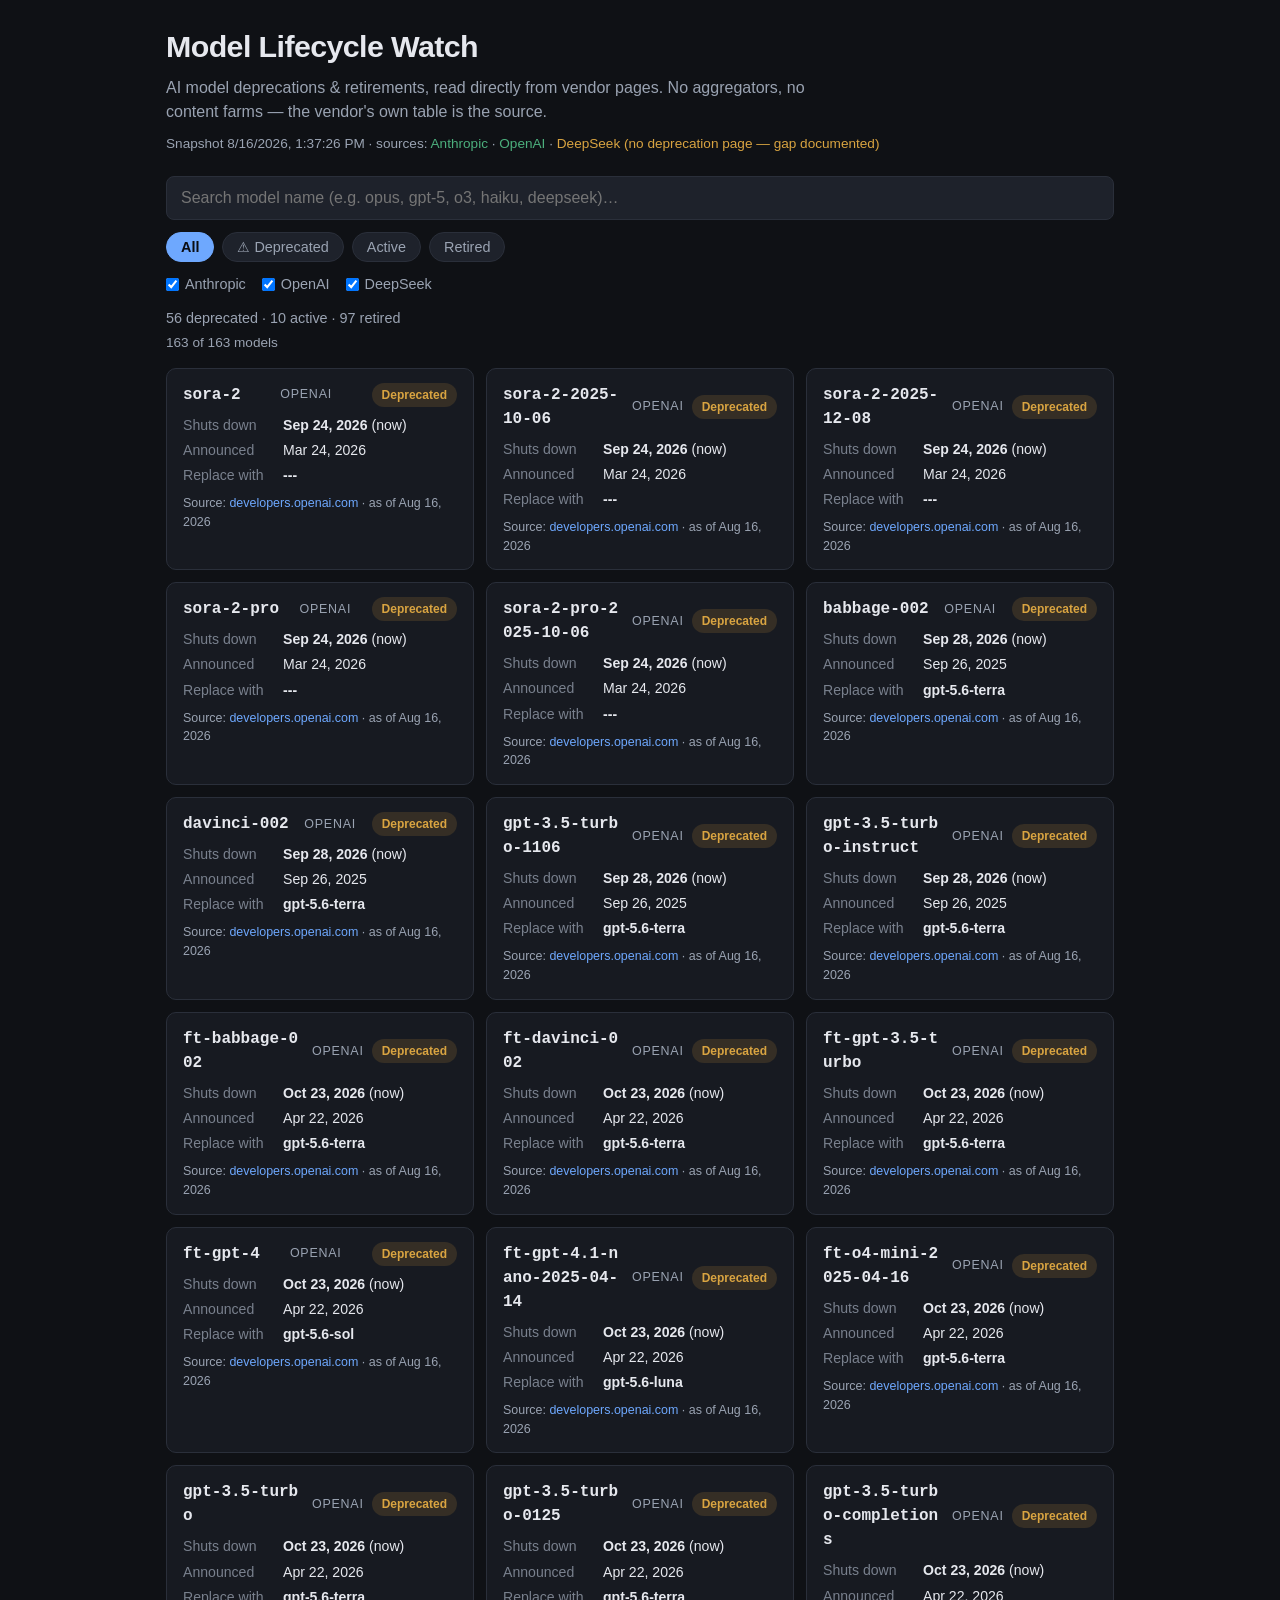
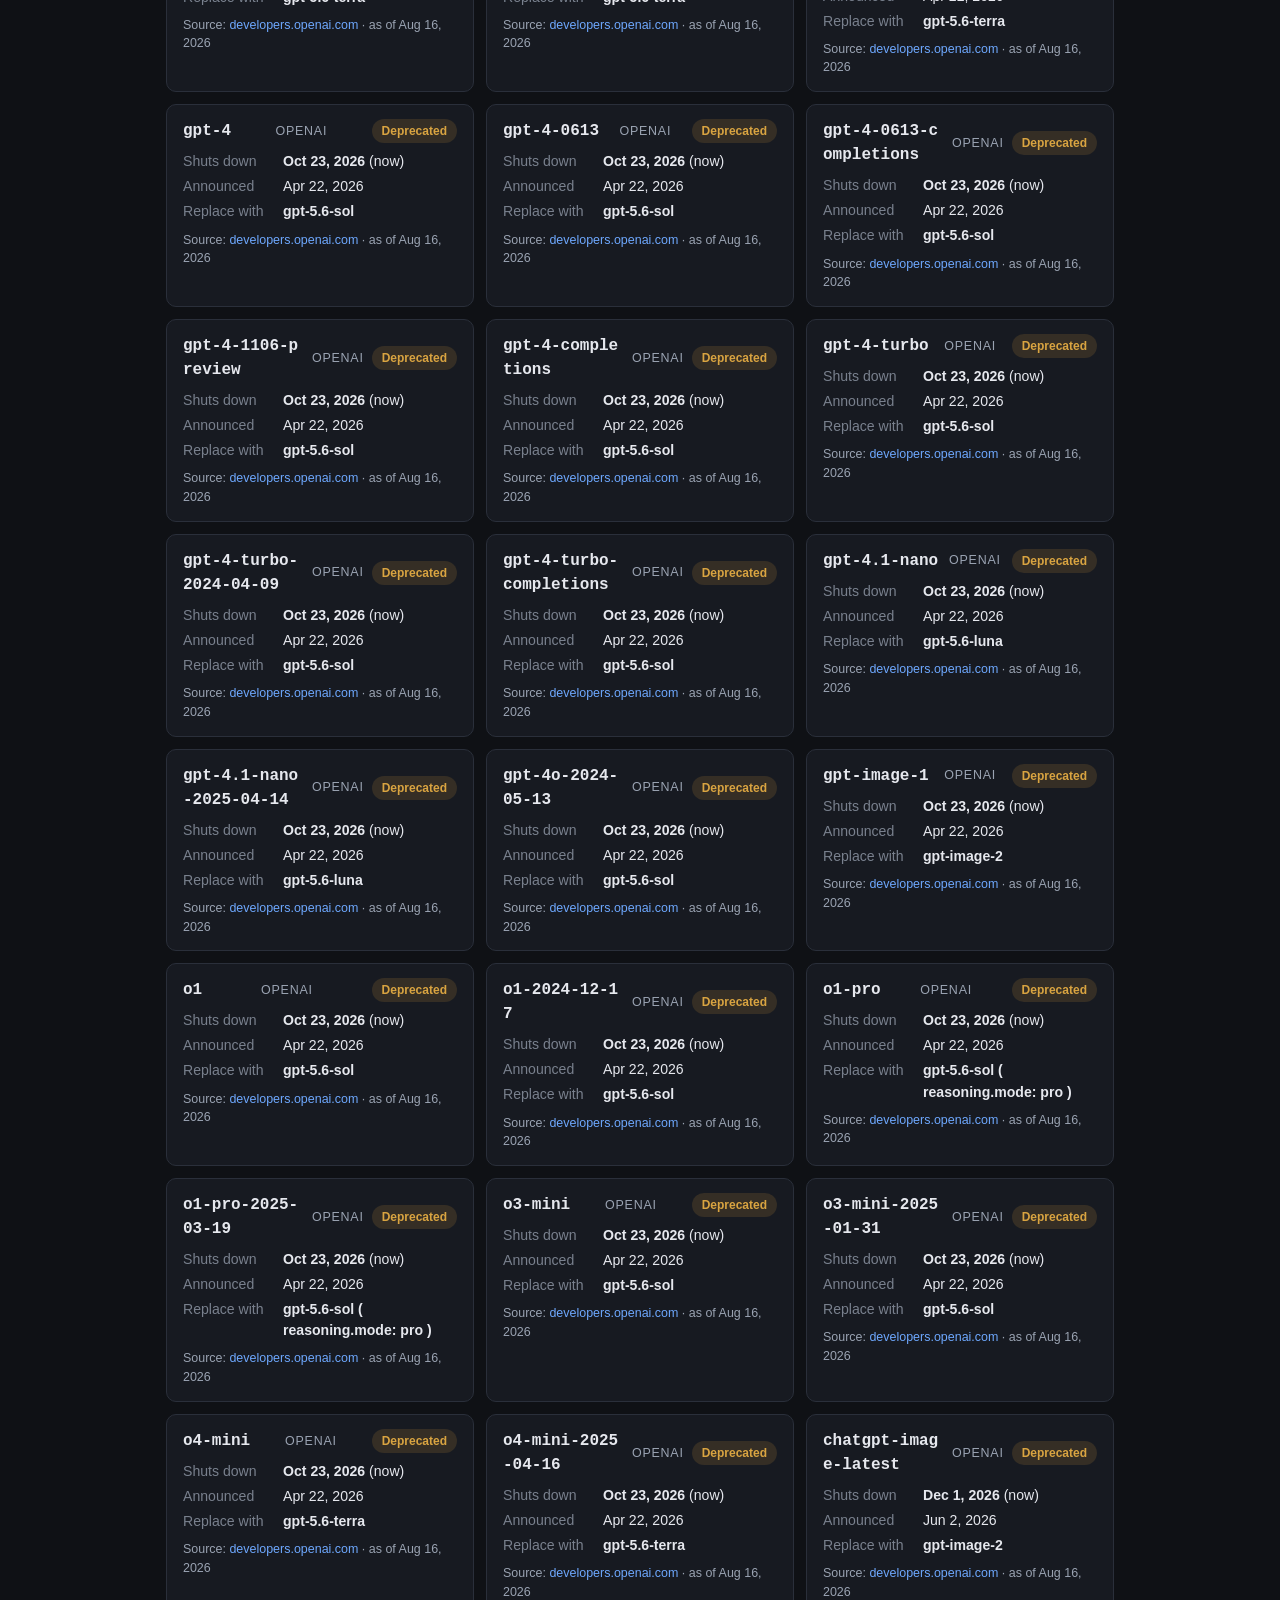
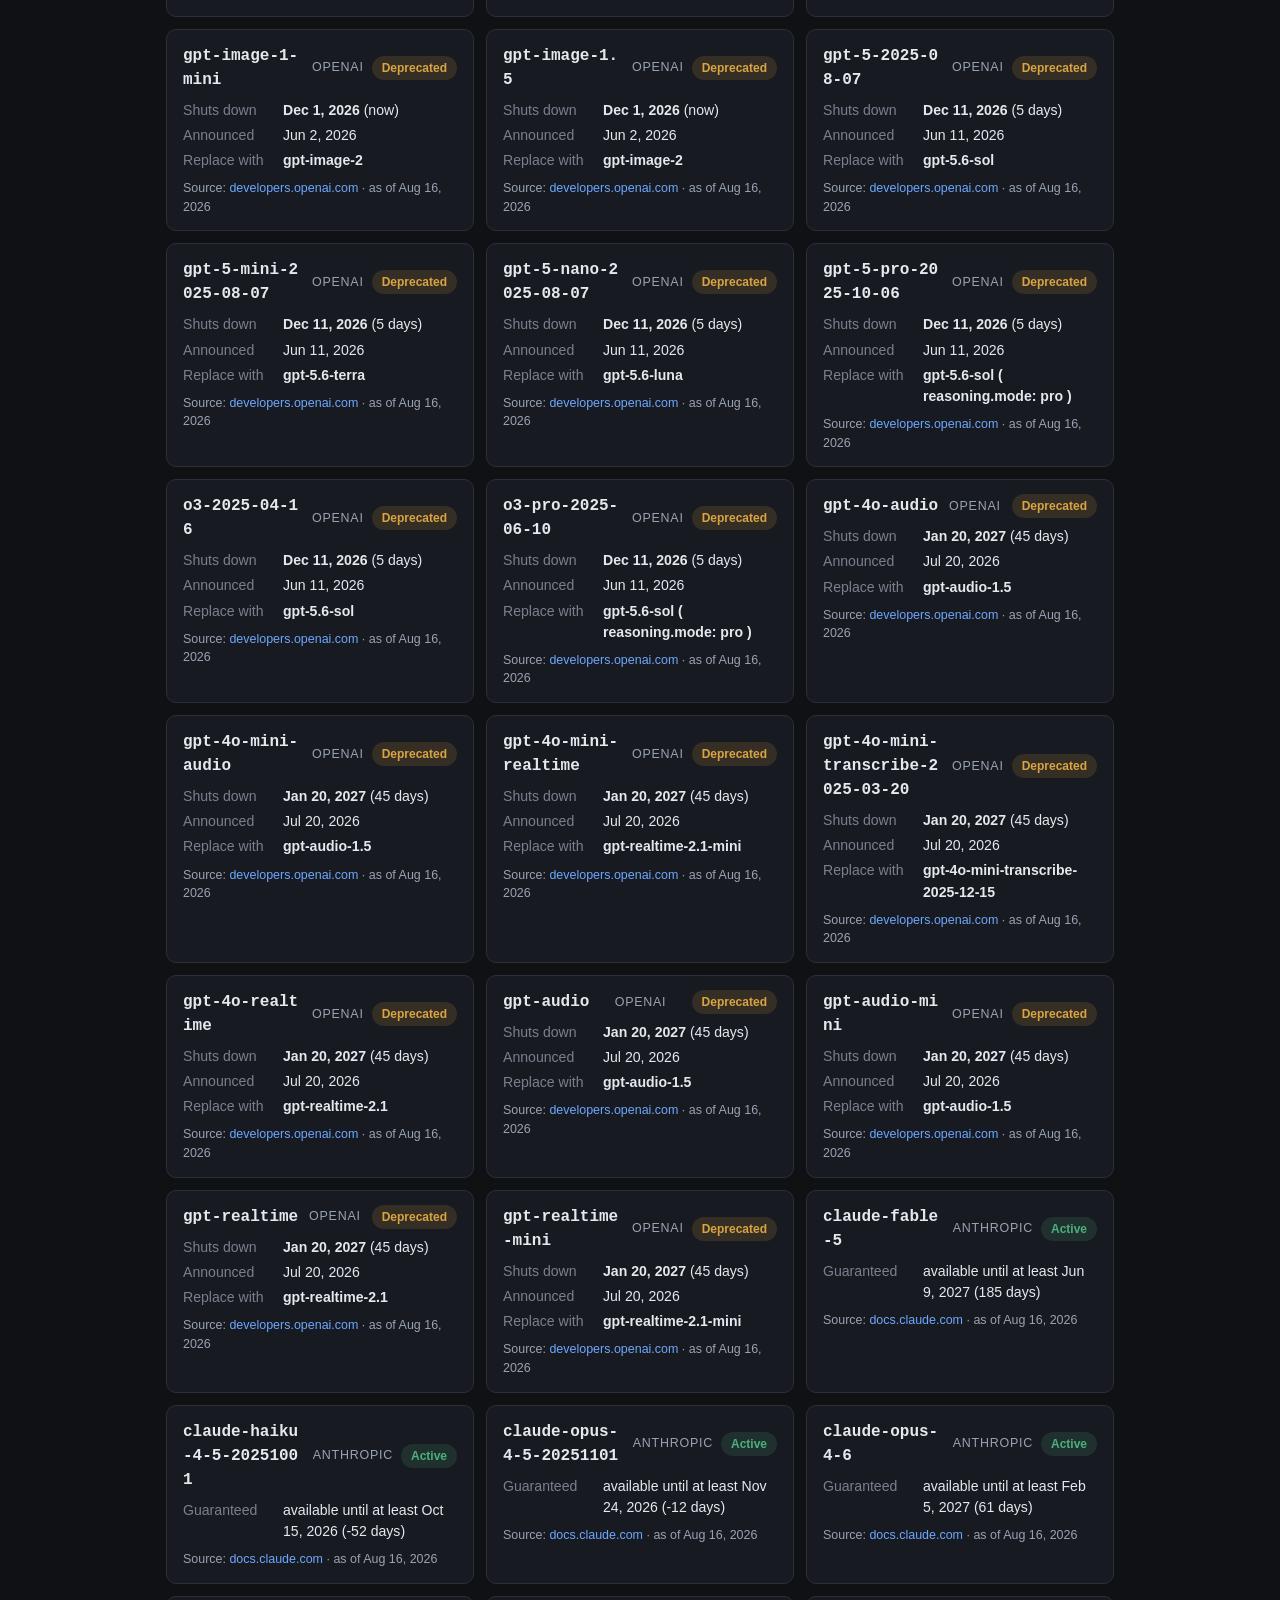
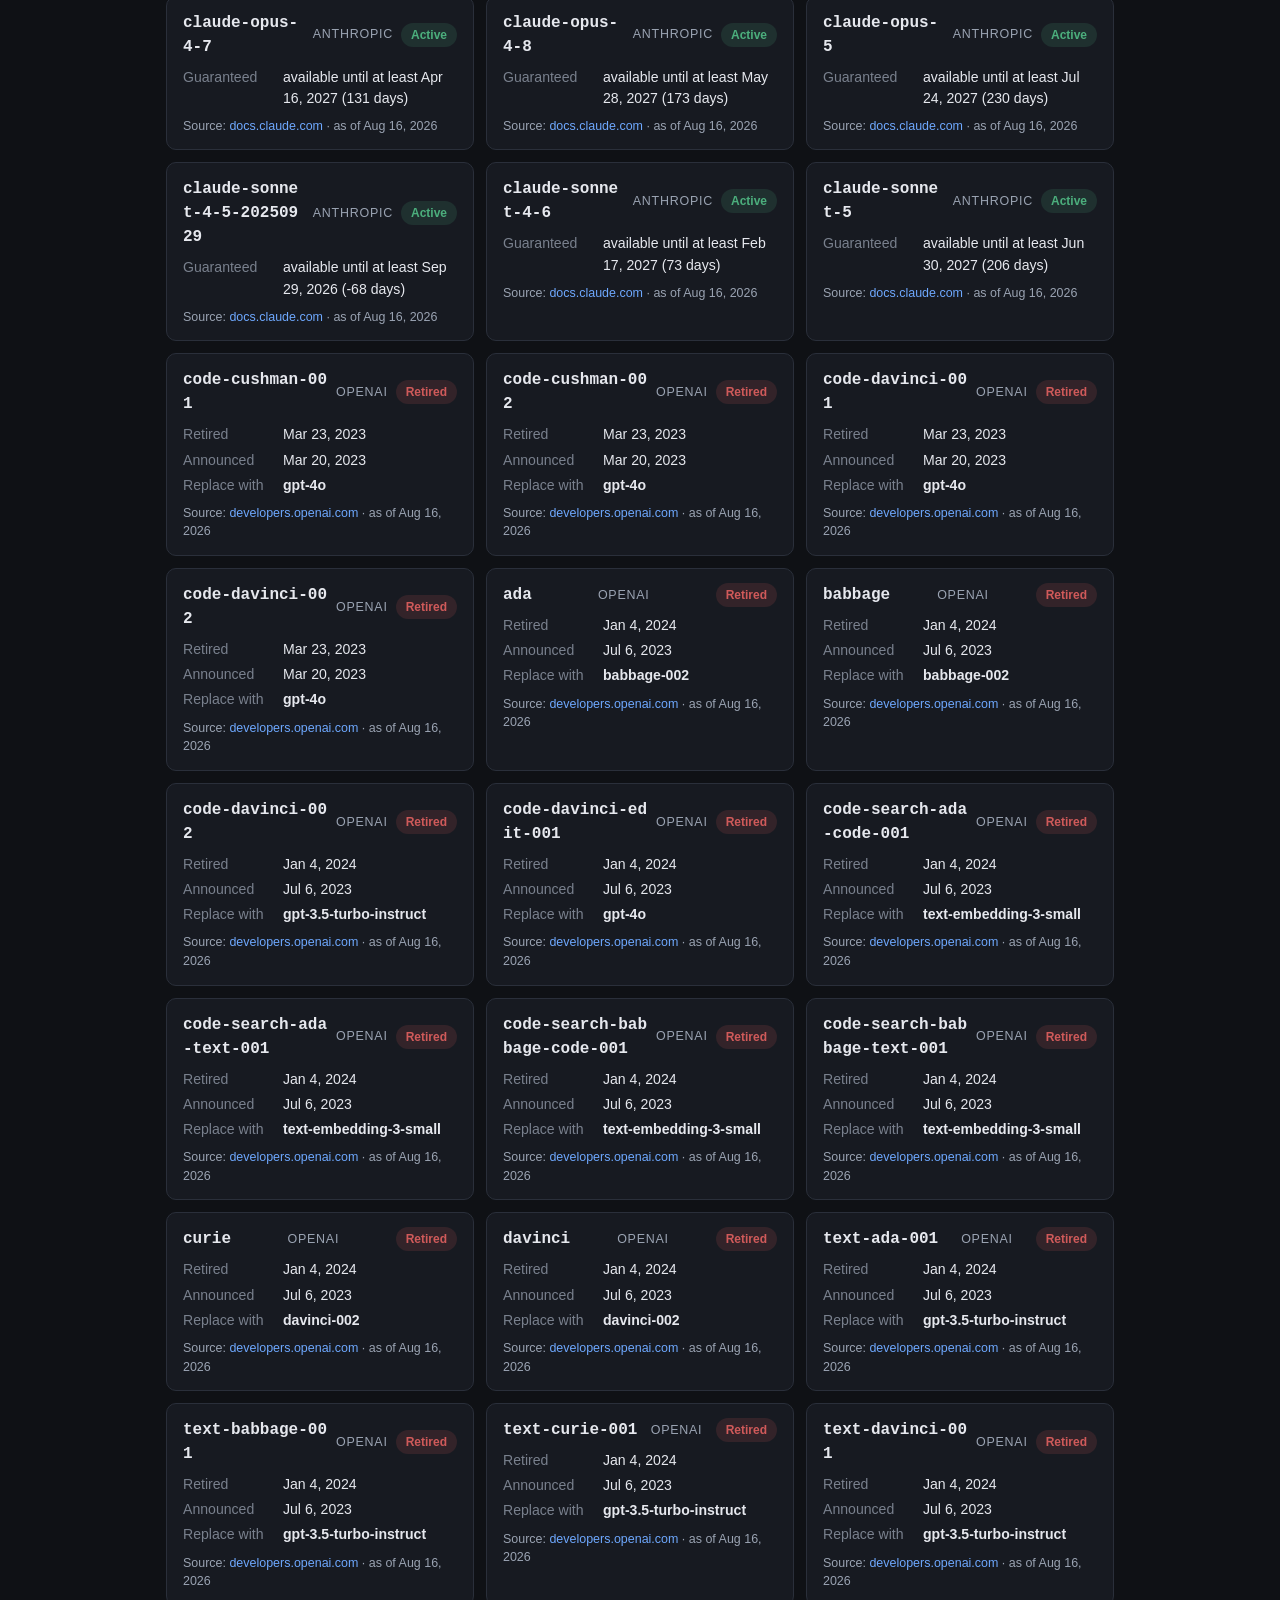
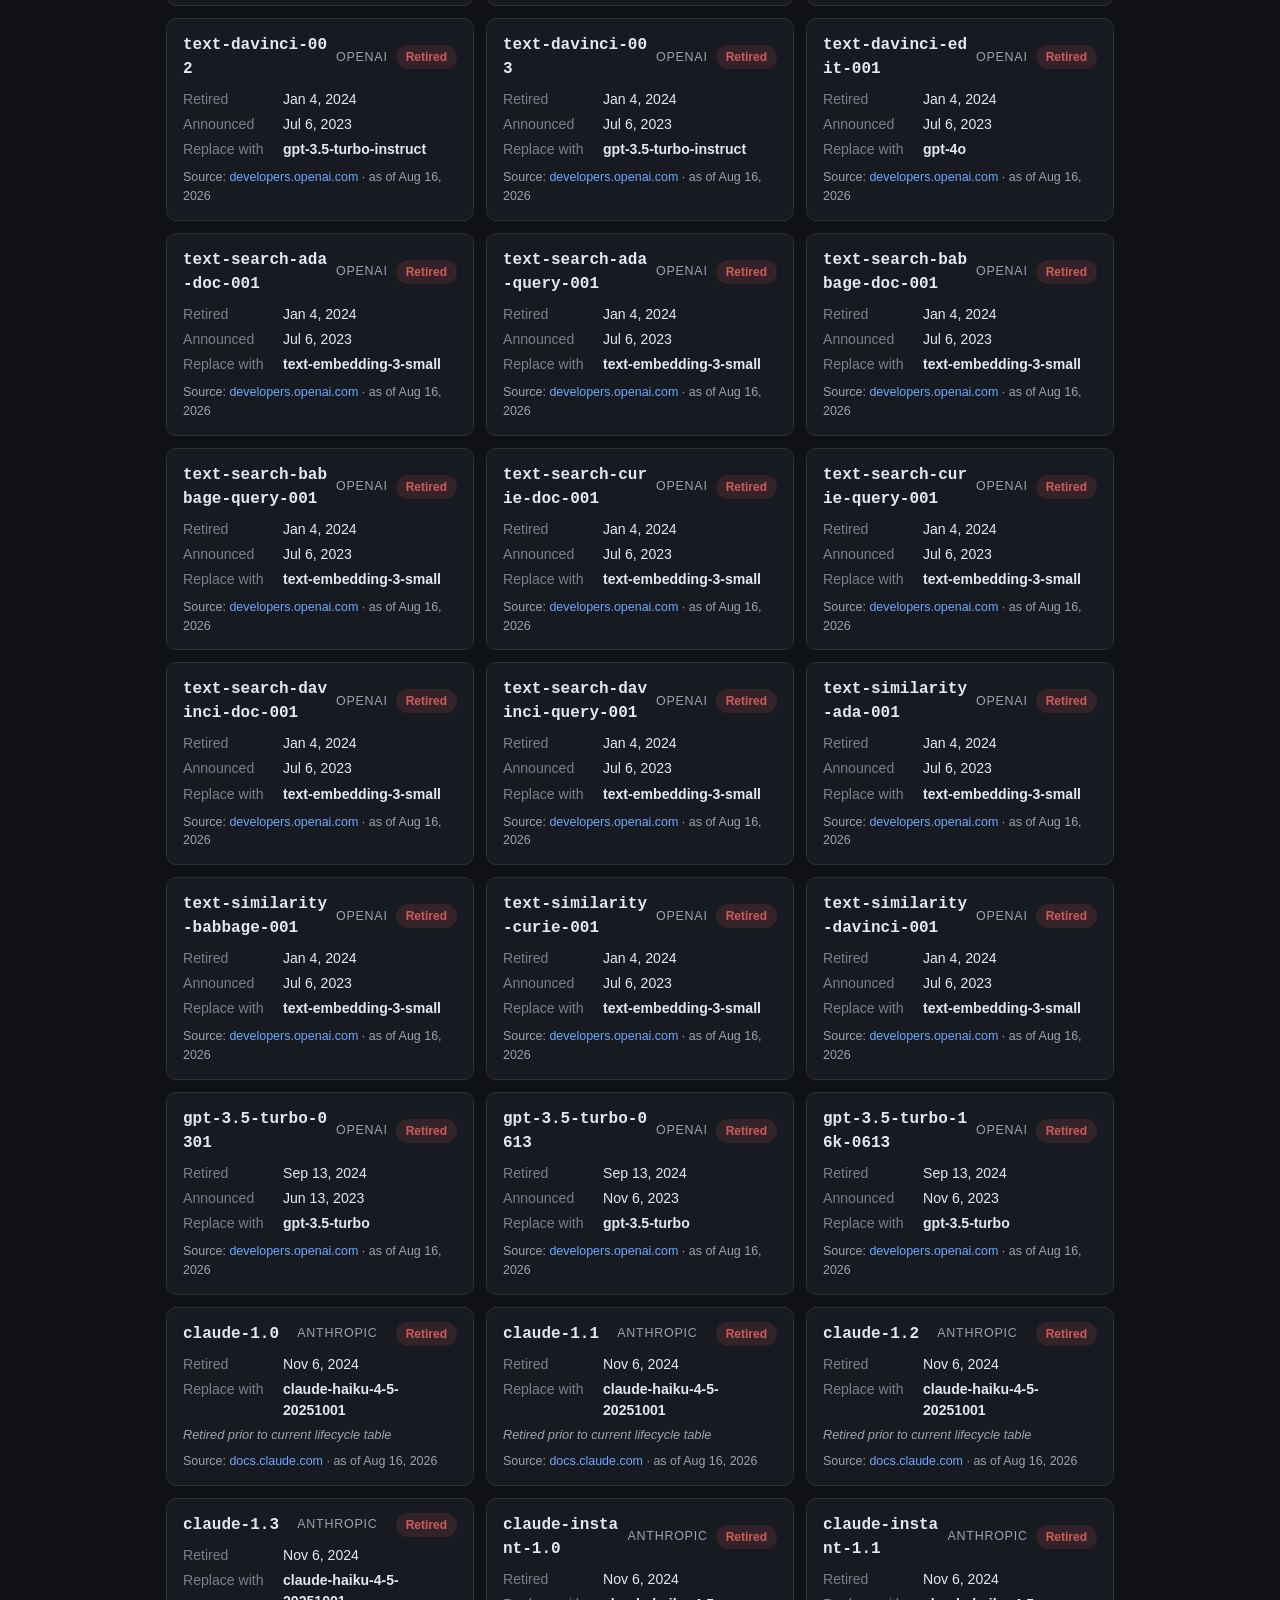
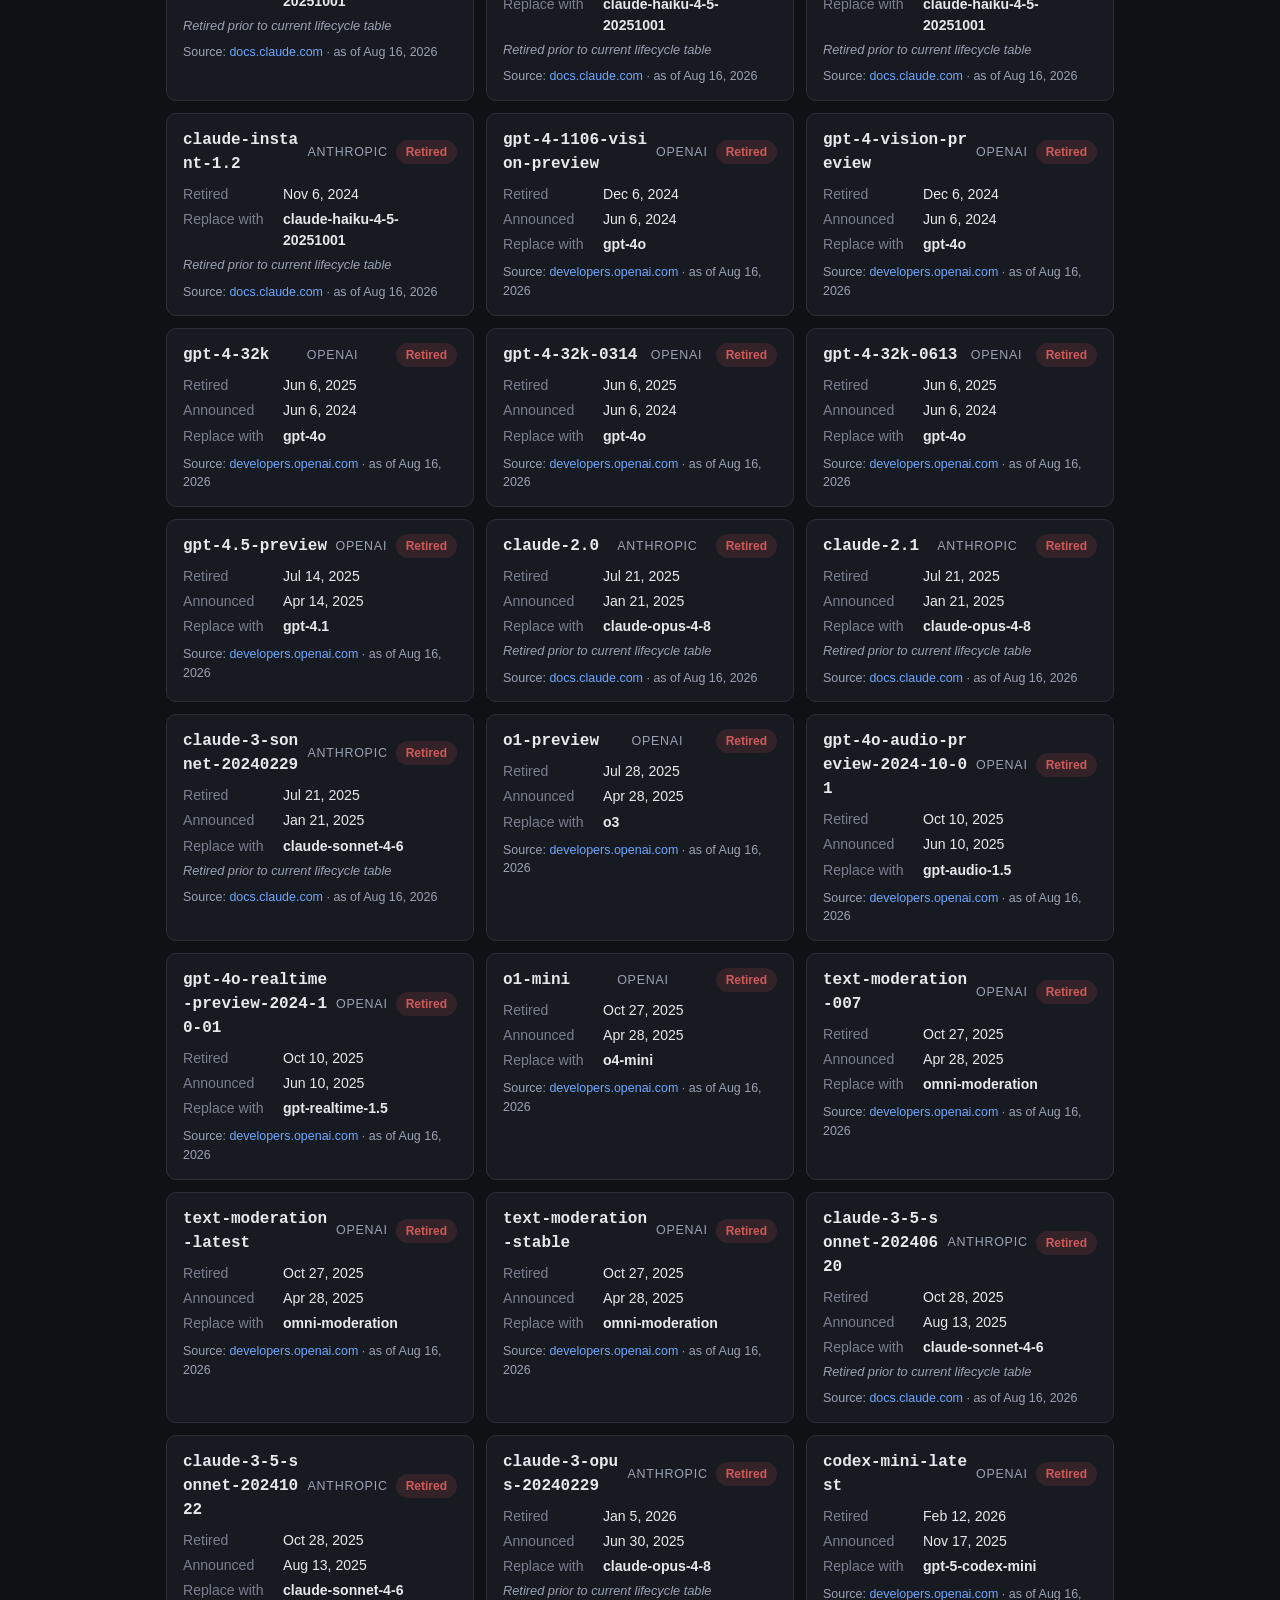
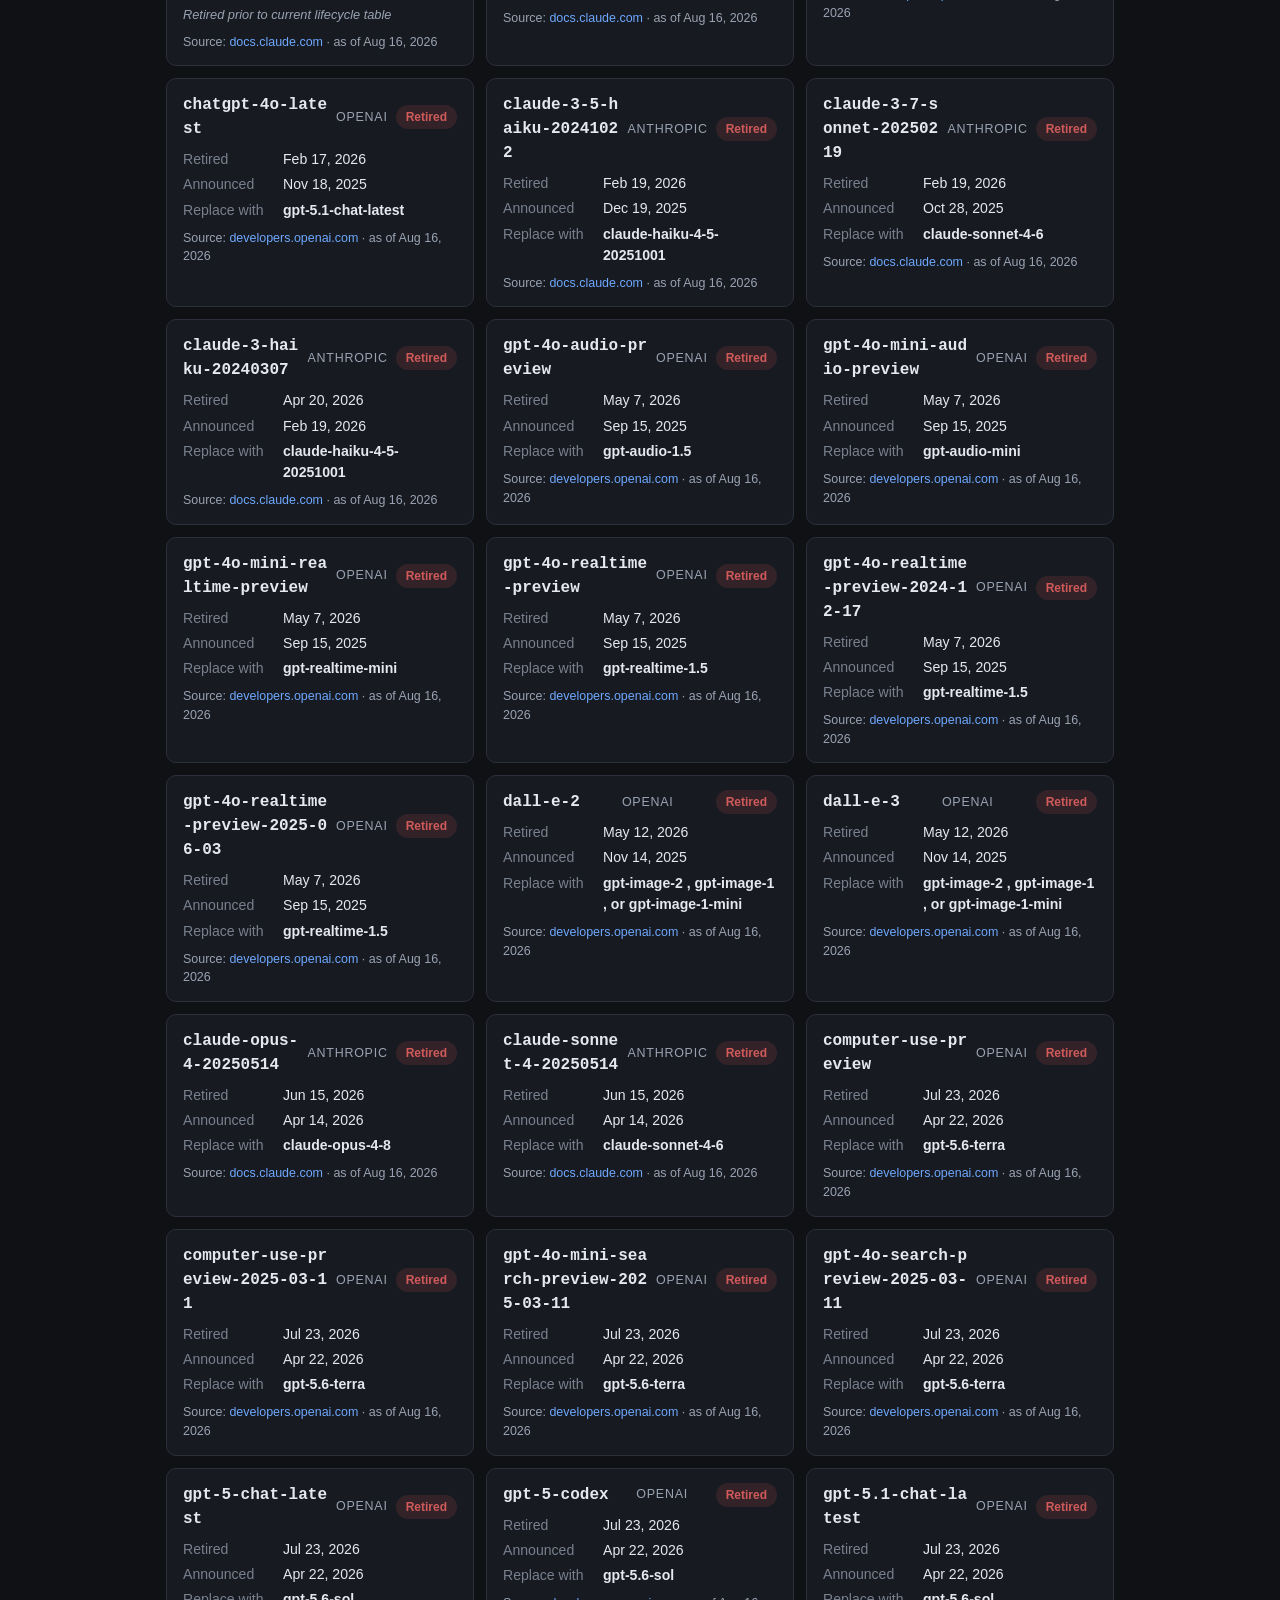
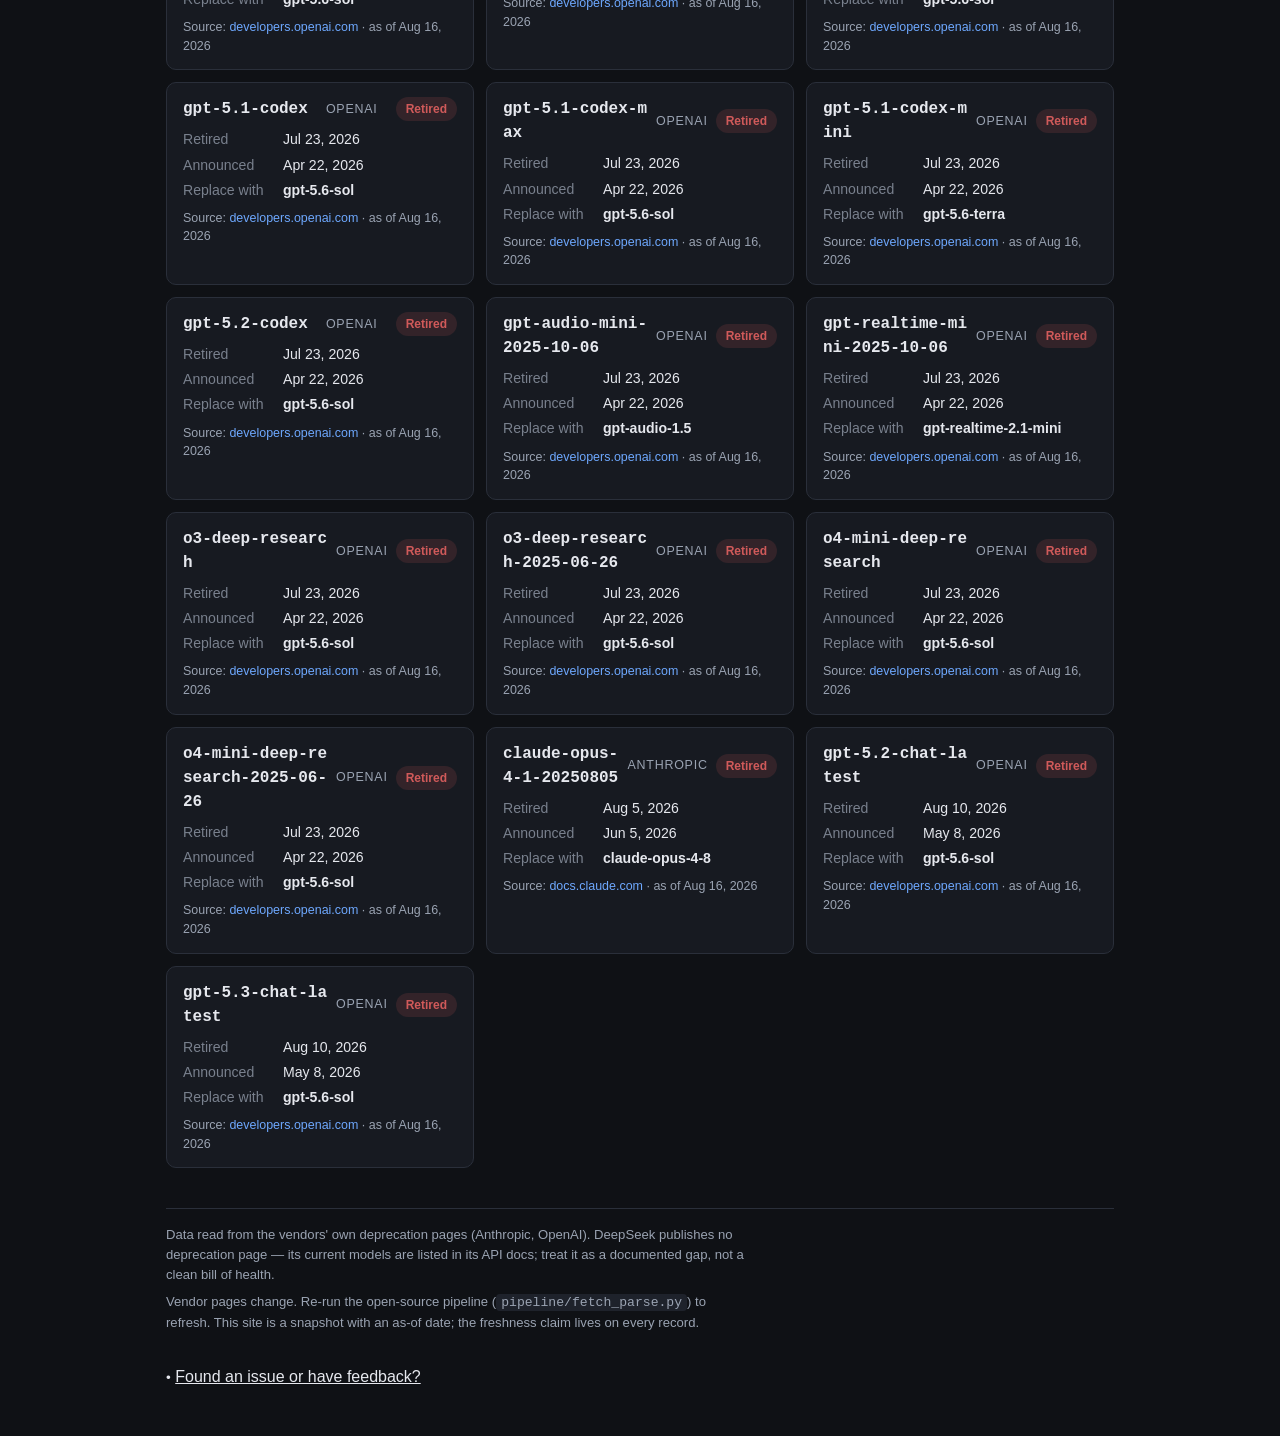
==== index.html @ f7012504 "deploy: model-lifecycle 2026-08-16T15:37:27+02:00" ====
<!DOCTYPE html>
<html lang="en">
<head>
<meta charset="UTF-8">
<meta name="viewport" content="width=device-width, initial-scale=1.0">
<title>Model Lifecycle Watch — AI Model Deprecation Radar</title>
<meta name="description" content="Track AI model deprecations and retirements straight from vendor pages. See what's retired, what's deprecated, what's replacing it — and when.">
<link rel="stylesheet" href="style.css">
</head>
<body>
<header>
  <h1>Model Lifecycle Watch</h1>
  <p class="subtitle">AI model deprecations &amp; retirements, read directly from vendor pages. No aggregators, no content farms — the vendor's own table is the source.</p>
  <div id="asof"></div>
</header>

<main>
  <section class="controls">
    <input type="search" id="search" placeholder="Search model name (e.g. opus, gpt-5, o3, haiku, deepseek)…" autocomplete="off">
    <div class="filters">
      <button class="filter active" data-status="all">All</button>
      <button class="filter" data-status="deprecated">⚠ Deprecated</button>
      <button class="filter" data-status="active">Active</button>
      <button class="filter" data-status="retired">Retired</button>
    </div>
    <div class="vendor-filter">
      <label><input type="checkbox" class="vendor" value="Anthropic" checked> Anthropic</label>
      <label><input type="checkbox" class="vendor" value="OpenAI" checked> OpenAI</label>
      <label><input type="checkbox" class="vendor" value="DeepSeek" checked> DeepSeek</label>
    </div>
  </section>

  <div id="summary" class="summary"></div>
  <div id="count" class="count"></div>
  <div id="cards" class="cards"></div>
  <div id="empty" class="empty hidden">No models match. Try another name or clear filters.</div>
</main>

<footer>
  <p>Data read from the vendors' own deprecation pages (Anthropic, OpenAI). DeepSeek publishes no deprecation page — its current models are listed in its API docs; treat it as a documented gap, not a clean bill of health.</p>
  <p>Vendor pages change. Re-run the open-source pipeline (<code>pipeline/fetch_parse.py</code>) to refresh. This site is a snapshot with an as-of date; the freshness claim lives on every record.</p>
</footer>

<script src="app.js"></script>
<br><span style="font-size:0.85em">&#8226;</span> <a href="https://github.com/GreatTombProductions/quest-board/issues/new?title=model-lifecycle%3A%20%5Bbrief%20description%5D&labels=feedback%2Cmodel-lifecycle" target="_blank" rel="noopener" style="color:var(--text2)">Found an issue or have feedback?</a>
</body>
</html>
---- style.css ----
/* Model Lifecycle Watch — dark, calm, legible. The data speaks; the page gets out of the way. */

:root {
  --bg: #0f1115;
  --bg-card: #171a21;
  --bg-input: #1e222b;
  --border: #2a2f3a;
  --text: #e6e8ee;
  --text-dim: #9aa3b2;
  --accent: #6ea8fe;
  --green: #4caf7d;
  --yellow: #d9a441;
  --red: #d05a5a;
  --purple: #9b7ed9;
}

* { box-sizing: border-box; margin: 0; padding: 0; }

body {
  background: var(--bg);
  color: var(--text);
  font-family: -apple-system, BlinkMacSystemFont, "Segoe UI", Roboto, "Helvetica Neue", Arial, sans-serif;
  line-height: 1.5;
  padding: 24px 16px 48px;
  max-width: 980px;
  margin: 0 auto;
}

header h1 { font-size: 1.9rem; font-weight: 700; letter-spacing: -0.02em; }
.subtitle { color: var(--text-dim); margin-top: 6px; max-width: 72ch; }
#asof { color: var(--text-dim); font-size: 0.85rem; margin-top: 10px; }
#asof .src-ok { color: var(--green); }
#asof .src-gap { color: var(--yellow); }
#asof .src-fail { color: var(--red); }

.controls { margin: 22px 0 12px; }
#search {
  width: 100%;
  padding: 12px 14px;
  font-size: 1rem;
  background: var(--bg-input);
  border: 1px solid var(--border);
  border-radius: 8px;
  color: var(--text);
}
#search:focus { outline: 2px solid var(--accent); outline-offset: -1px; }

.filters { display: flex; gap: 8px; margin-top: 12px; flex-wrap: wrap; }
.filter {
  background: var(--bg-input);
  border: 1px solid var(--border);
  color: var(--text-dim);
  padding: 6px 14px;
  border-radius: 999px;
  cursor: pointer;
  font-size: 0.9rem;
}
.filter.active { background: var(--accent); color: #0b0d12; border-color: var(--accent); font-weight: 600; }

.vendor-filter { display: flex; gap: 16px; margin-top: 12px; font-size: 0.9rem; color: var(--text-dim); }
.vendor-filter label { display: flex; align-items: center; gap: 6px; cursor: pointer; }

.summary { color: var(--text-dim); font-size: 0.9rem; margin: 8px 0 4px; }
.count { color: var(--text-dim); font-size: 0.85rem; margin-bottom: 14px; }

.cards { display: grid; grid-template-columns: repeat(auto-fill, minmax(300px, 1fr)); gap: 12px; }

.card {
  background: var(--bg-card);
  border: 1px solid var(--border);
  border-radius: 10px;
  padding: 14px 16px;
  display: flex;
  flex-direction: column;
  gap: 8px;
}
.card .top { display: flex; align-items: center; justify-content: space-between; gap: 8px; }
.card h3 { font-size: 1rem; font-weight: 600; word-break: break-all; font-family: ui-monospace, SFMono-Regular, Menlo, Consolas, monospace; }
.card .vendor { font-size: 0.78rem; color: var(--text-dim); text-transform: uppercase; letter-spacing: 0.06em; }

.badge {
  padding: 3px 10px;
  border-radius: 999px;
  font-size: 0.75rem;
  font-weight: 600;
  white-space: nowrap;
}
.badge.active { background: rgba(76, 175, 125, 0.15); color: var(--green); }
.badge.deprecated { background: rgba(217, 164, 65, 0.15); color: var(--yellow); }
.badge.retired { background: rgba(208, 90, 90, 0.15); color: var(--red); }

.card .rows { display: flex; flex-direction: column; gap: 4px; font-size: 0.88rem; color: var(--text-dim); }
.card .rows .row { display: flex; gap: 8px; }
.card .rows .label { min-width: 92px; color: var(--text-dim); opacity: 0.75; }
.card .rows .val { color: var(--text); word-break: break-word; }
.card .rows .val strong { color: var(--text); }
.card .replacement { color: var(--green); }
.card .soon { color: var(--yellow); }
.card .note { font-size: 0.8rem; color: var(--text-dim); font-style: italic; }
.card .src { font-size: 0.78rem; color: var(--text-dim); }
.card .src a { color: var(--accent); text-decoration: none; }
.card .src a:hover { text-decoration: underline; }

.empty { color: var(--text-dim); text-align: center; padding: 40px 0; }
.hidden { display: none; }

footer { margin-top: 40px; border-top: 1px solid var(--border); padding-top: 16px; color: var(--text-dim); font-size: 0.82rem; }
footer p { margin-bottom: 8px; max-width: 80ch; }
footer code { background: var(--bg-input); padding: 1px 5px; border-radius: 4px; }

@media (max-width: 640px) {
  .cards { grid-template-columns: 1fr; }
  .card .rows .label { min-width: 80px; }
}
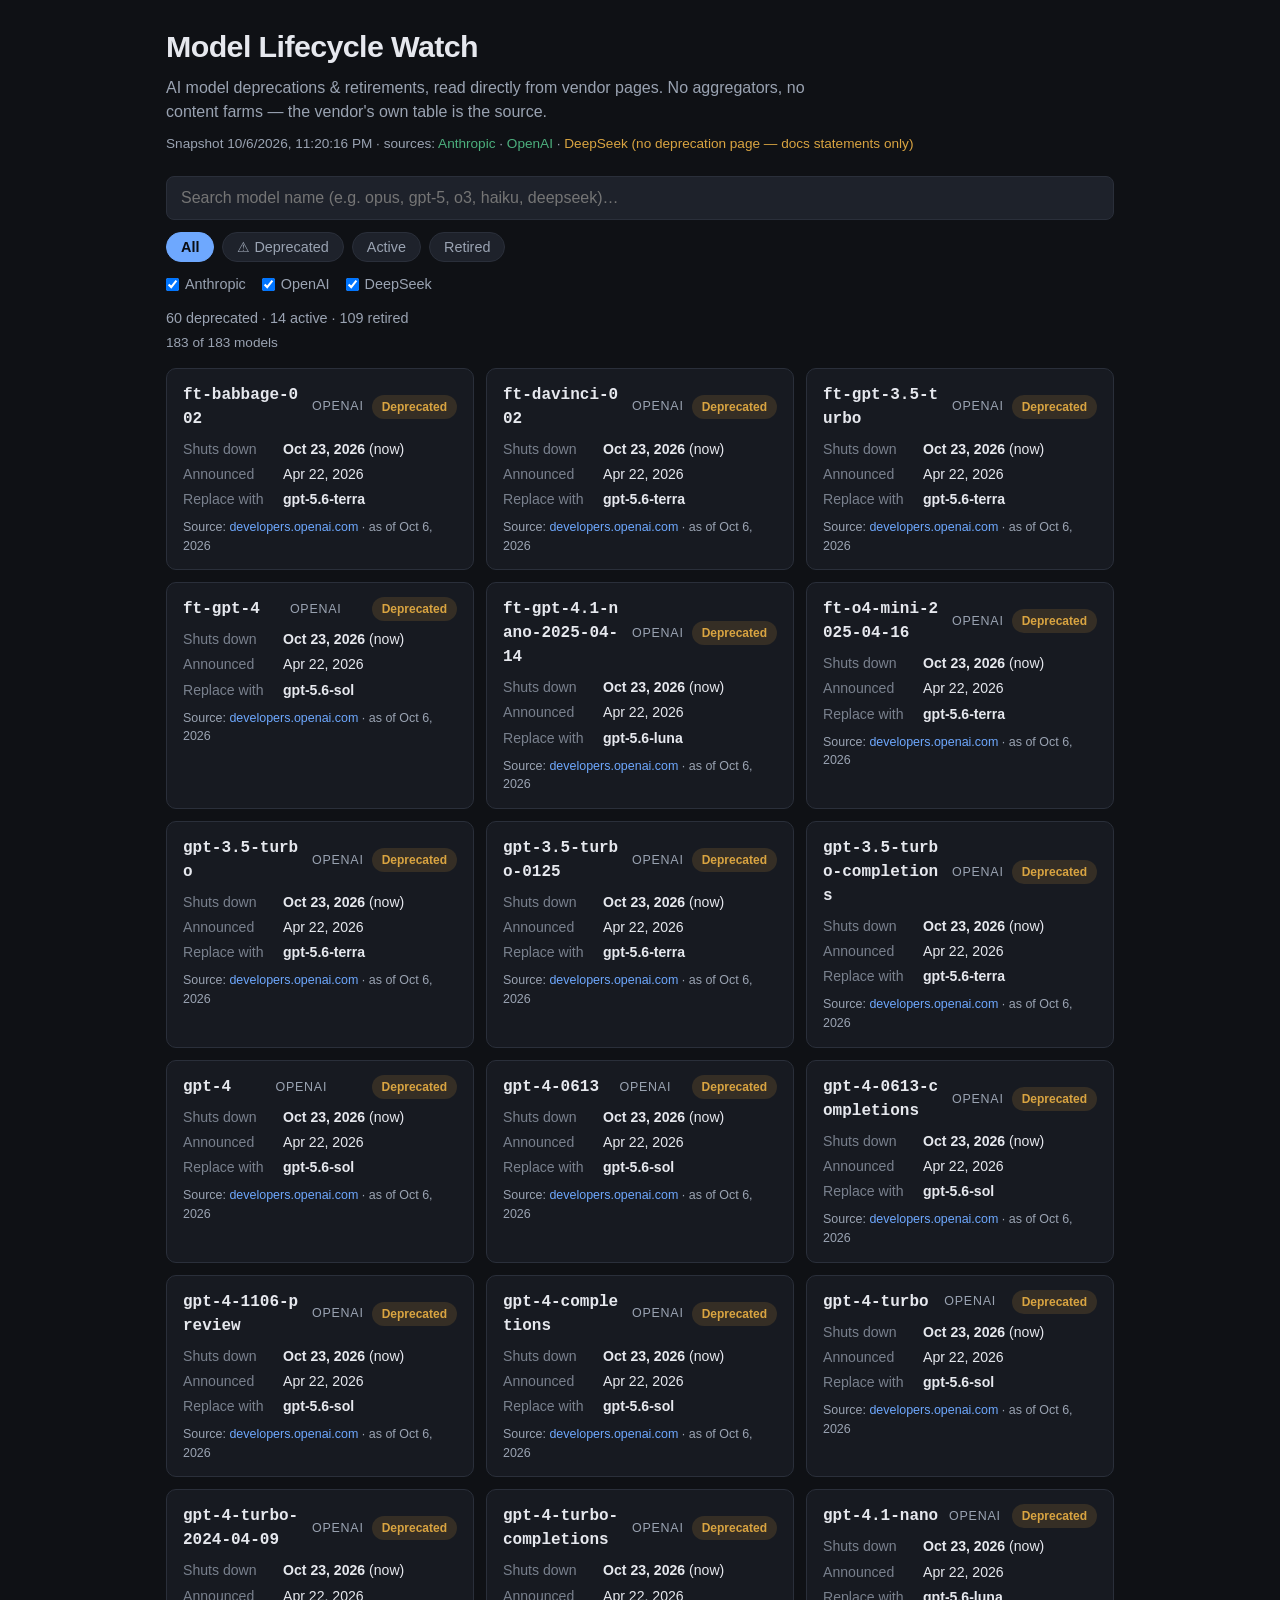
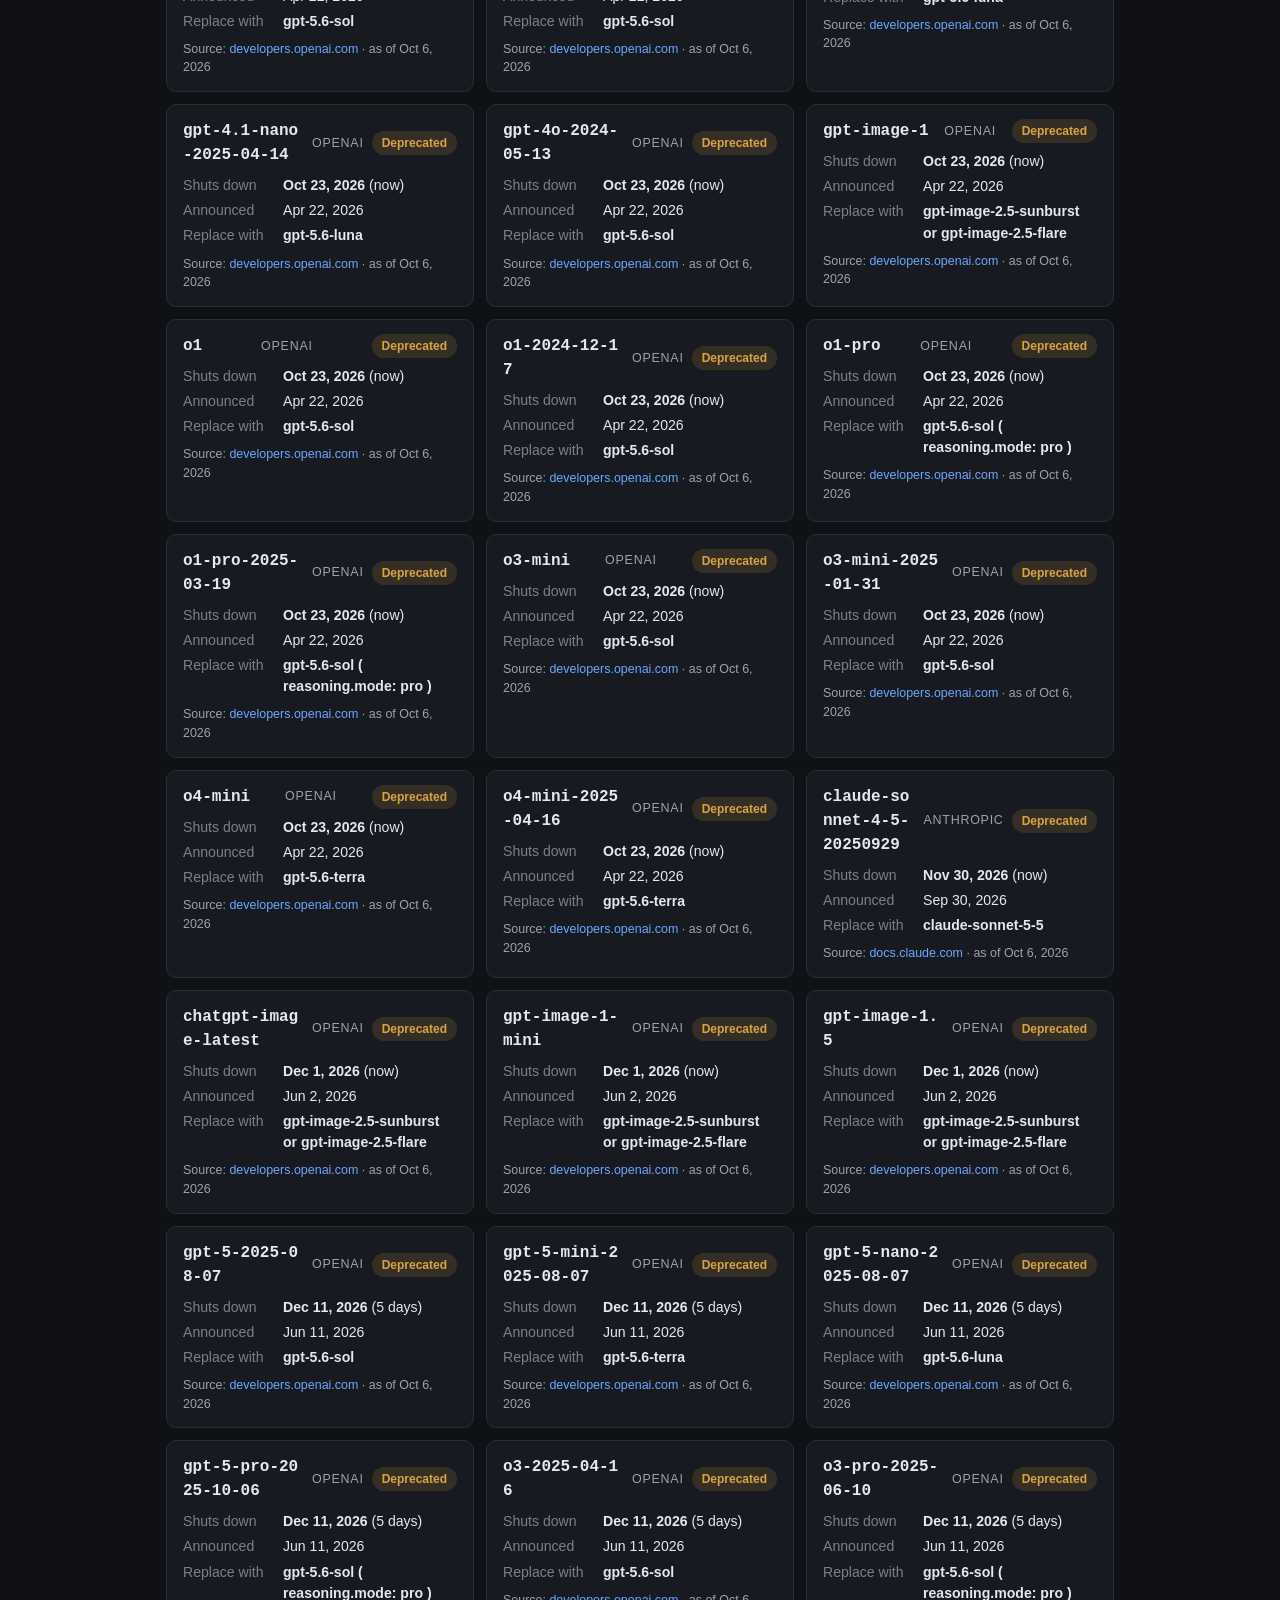
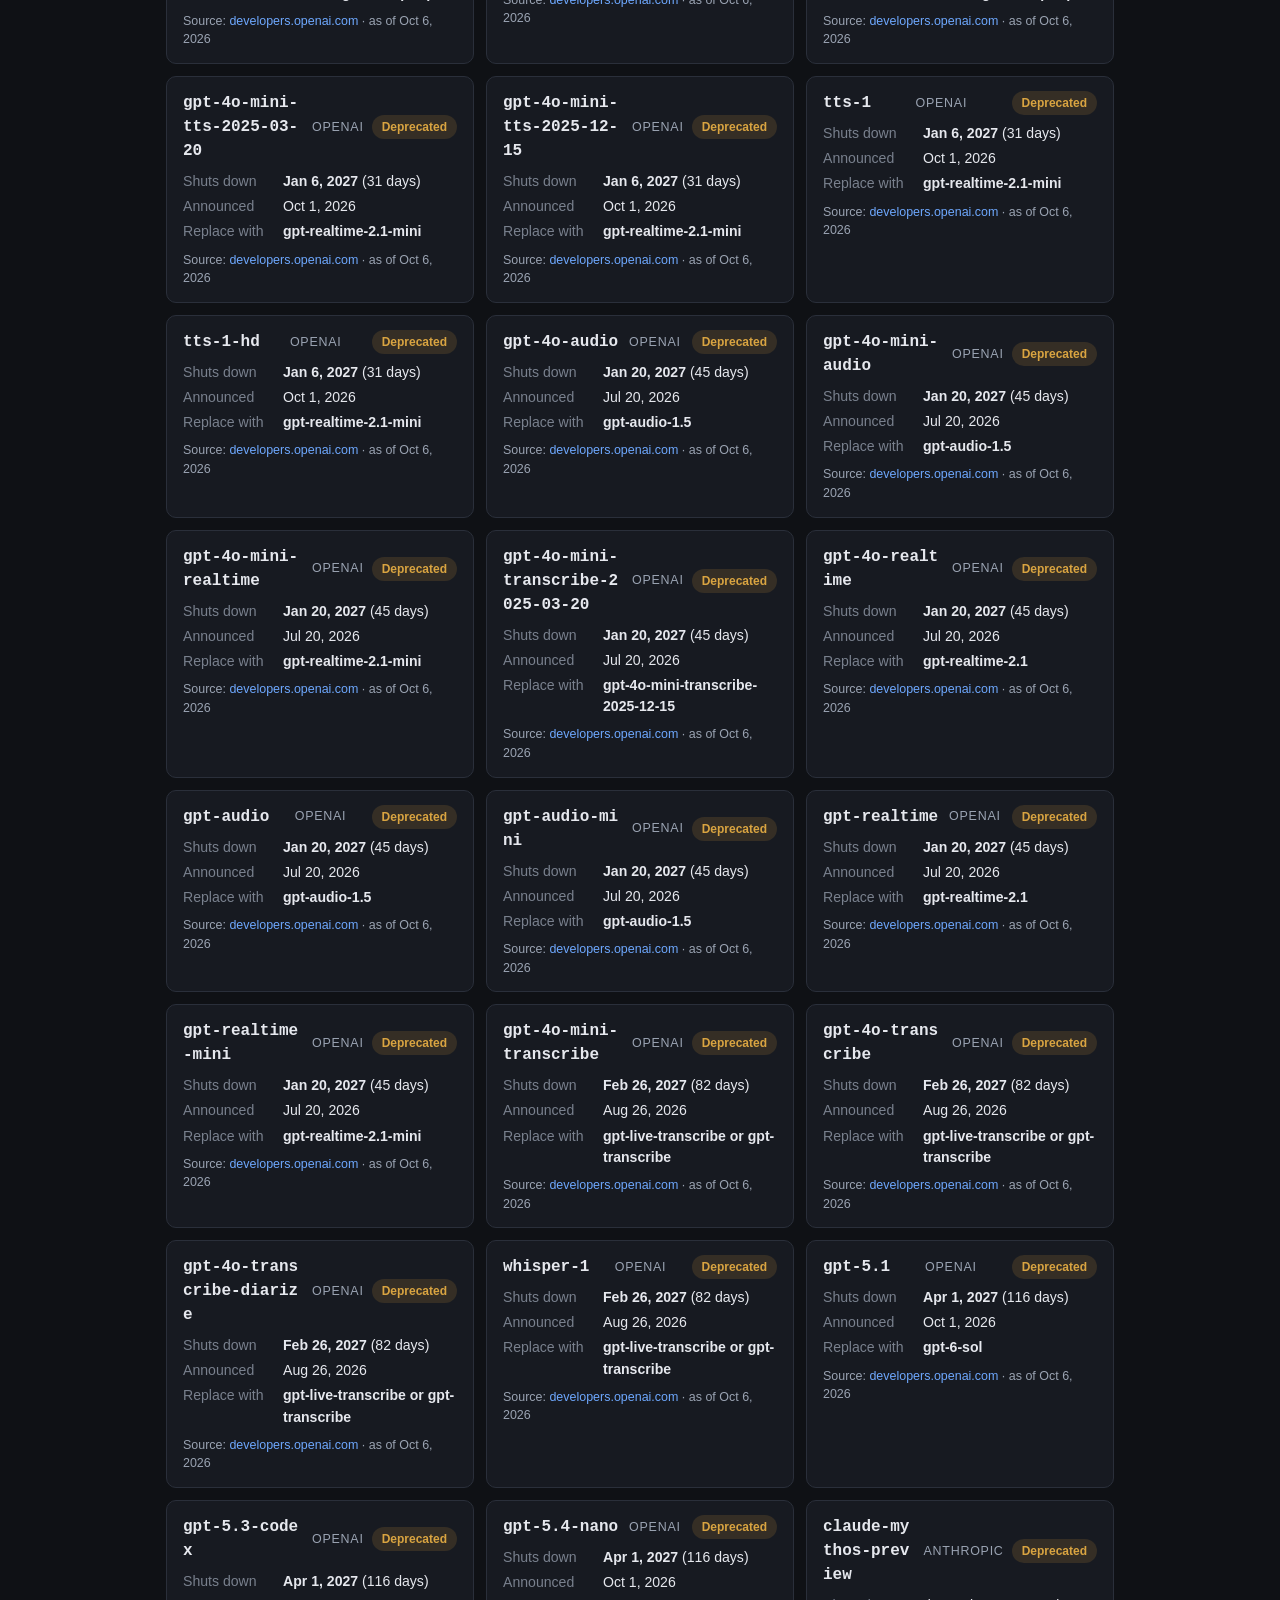
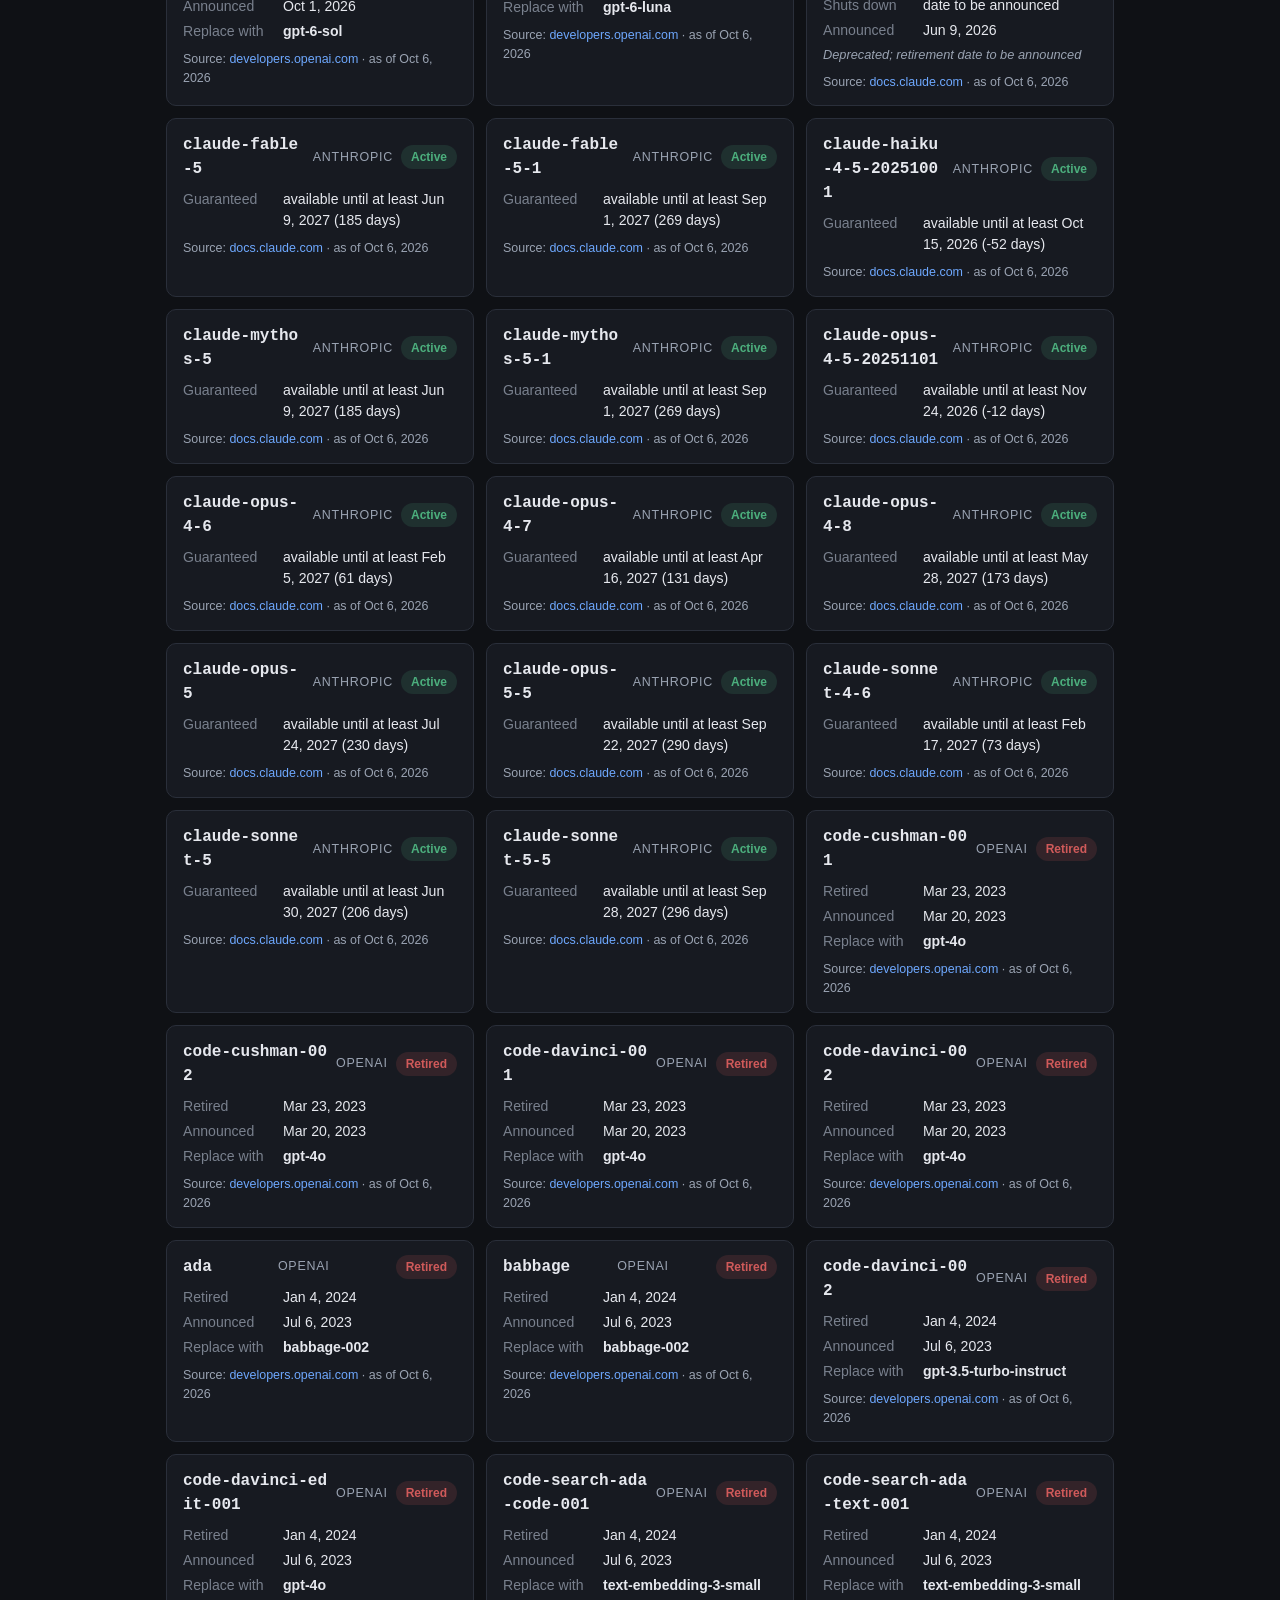
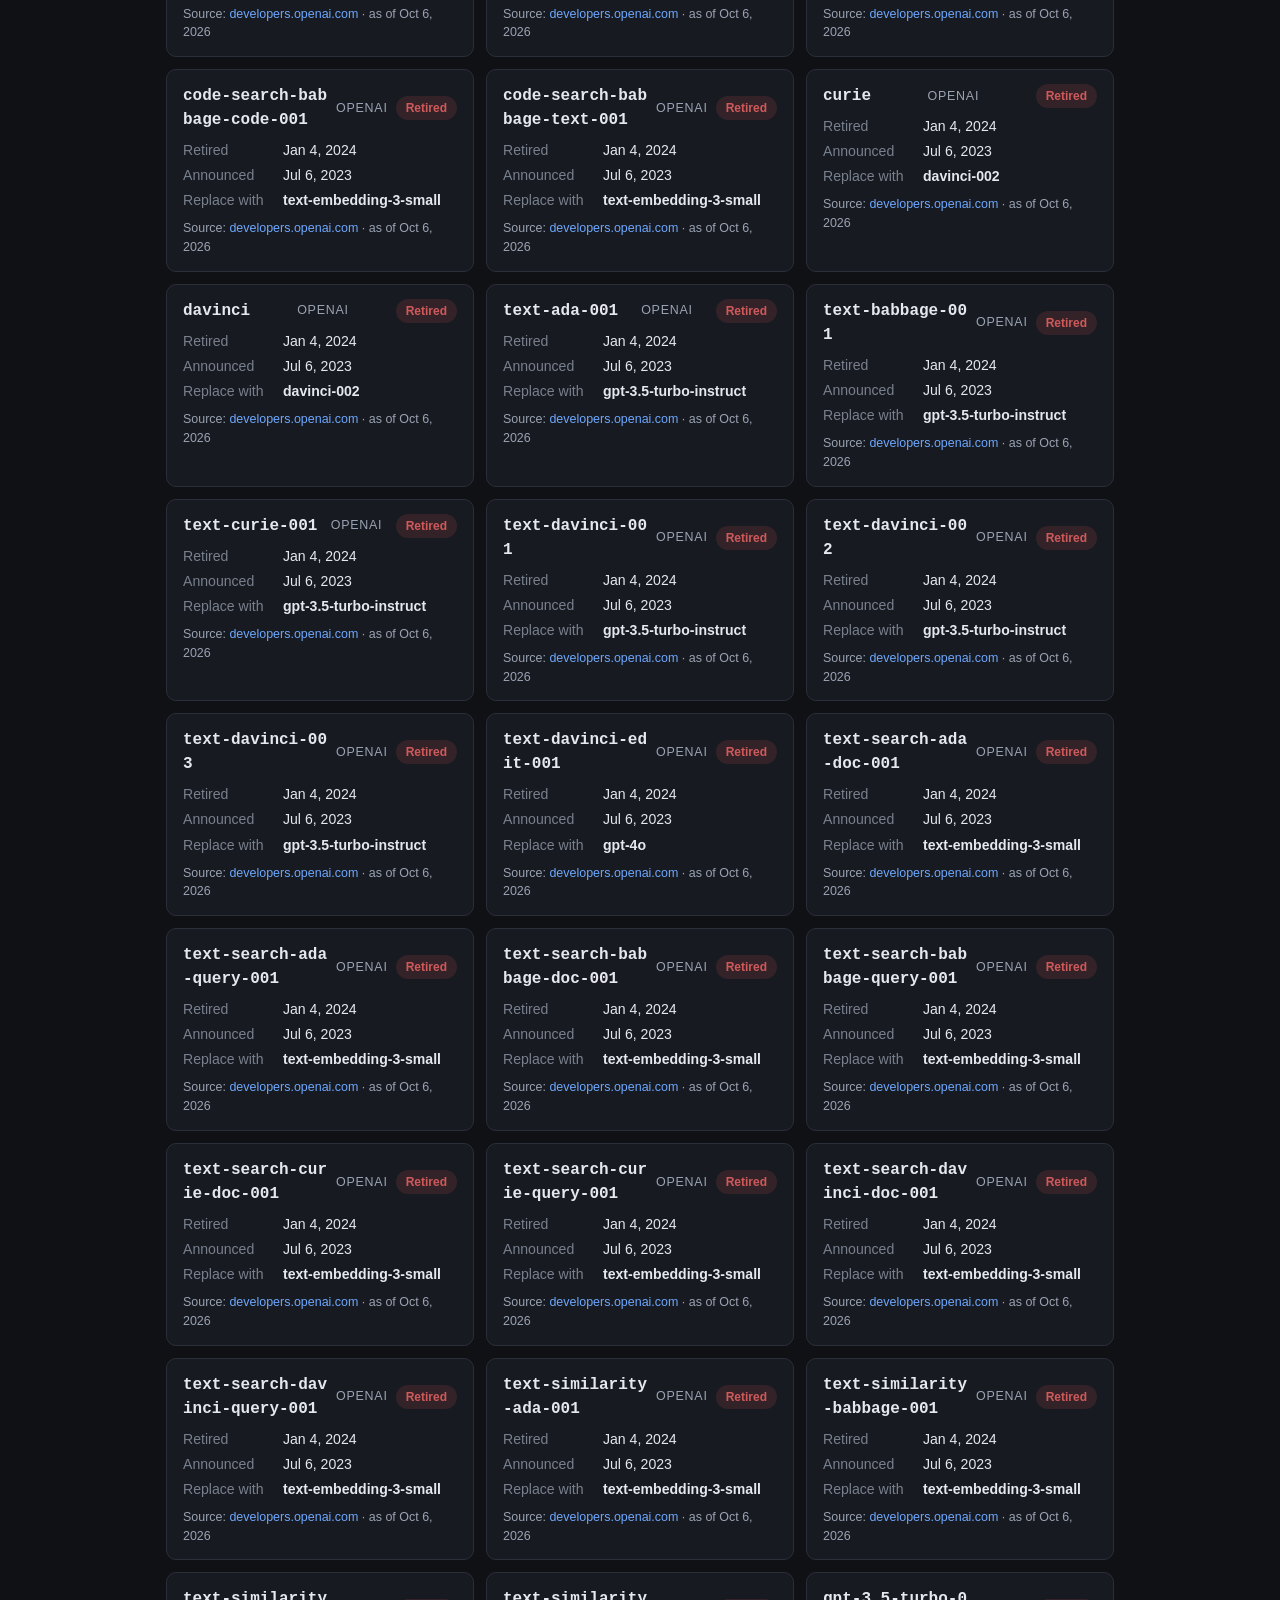
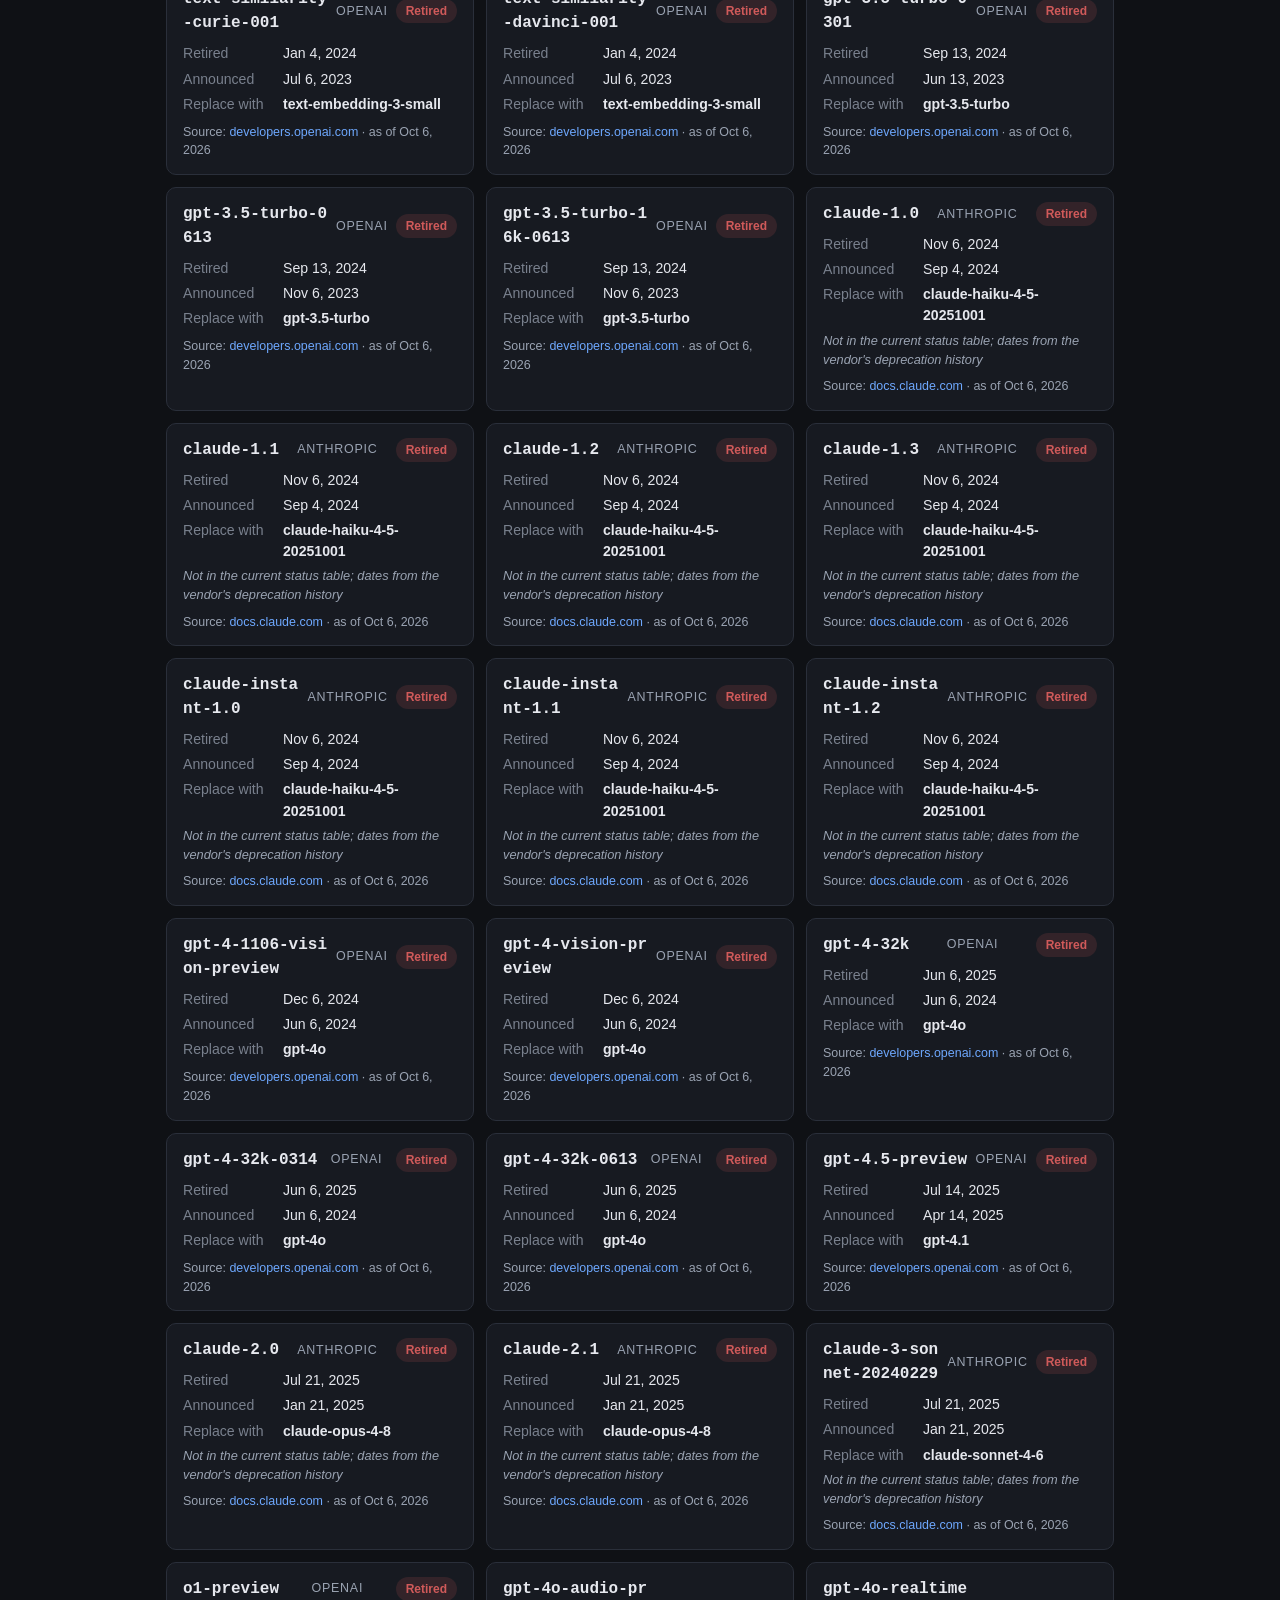
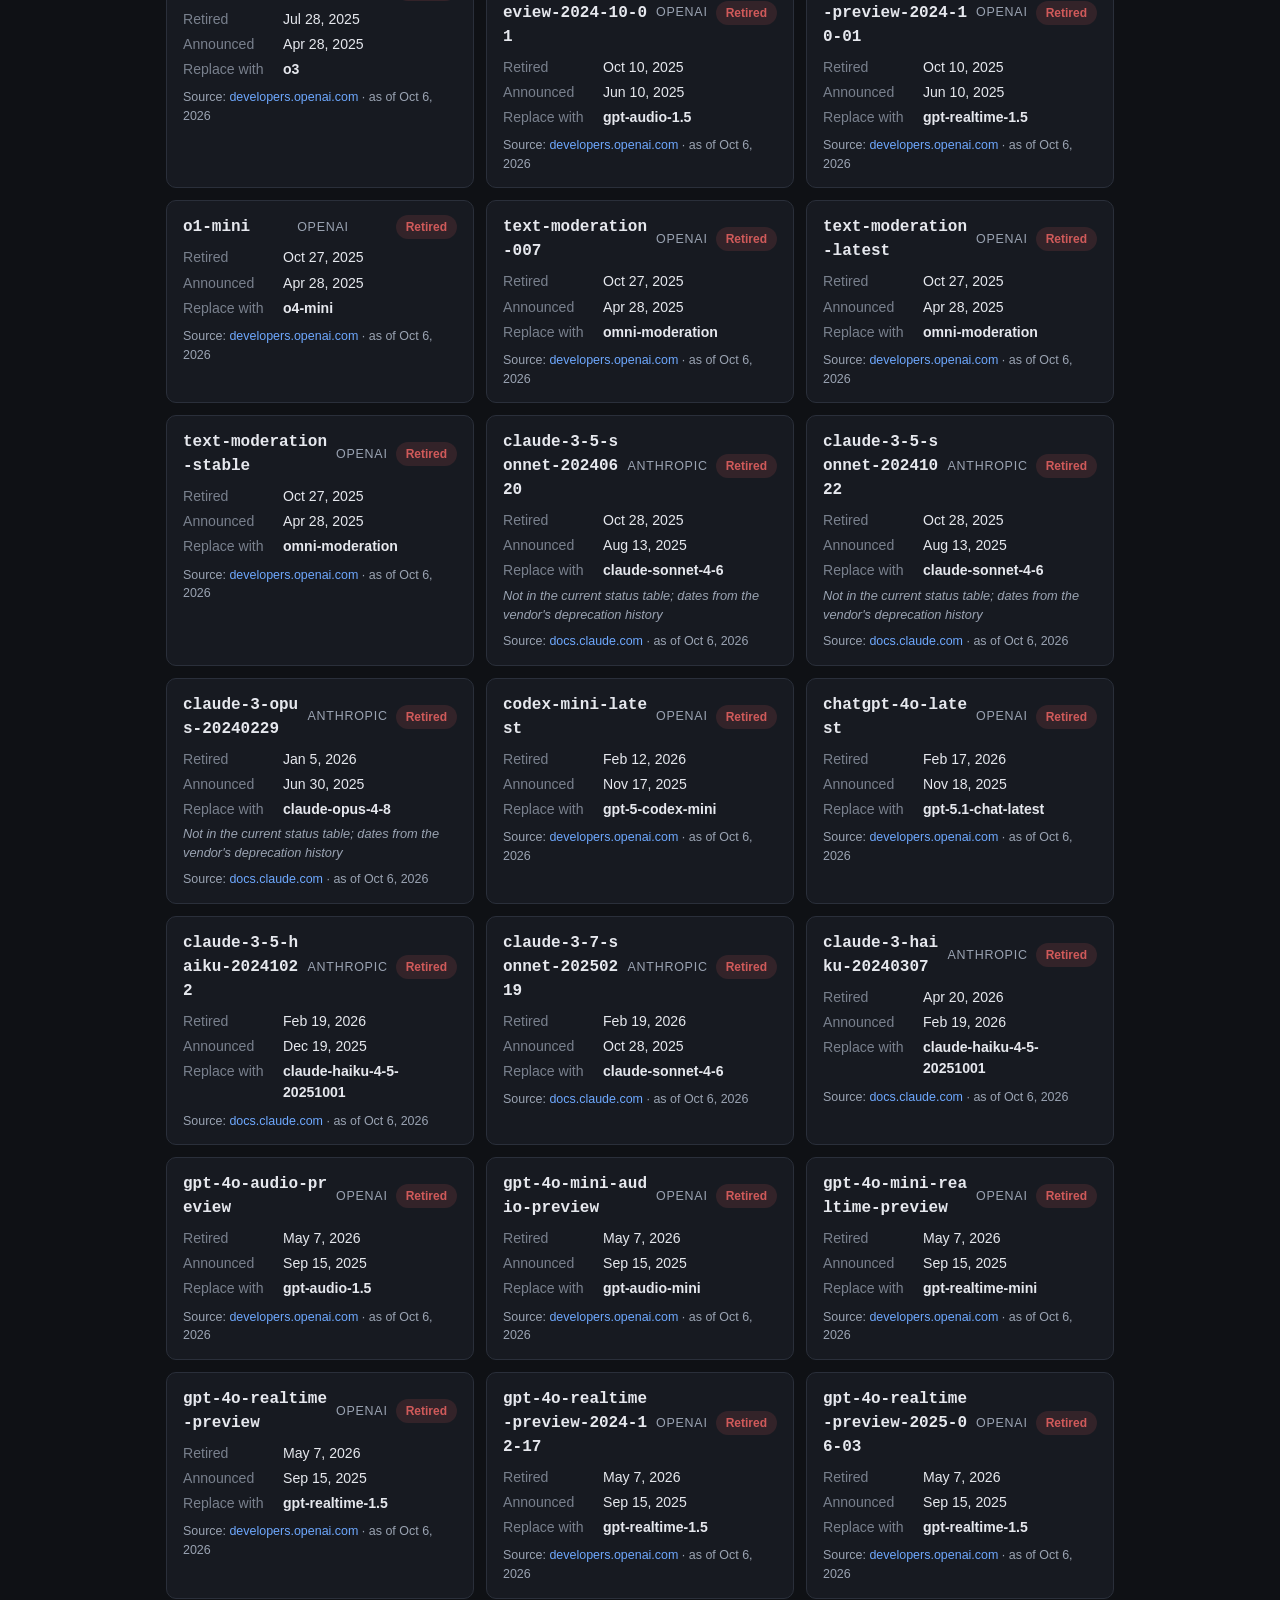
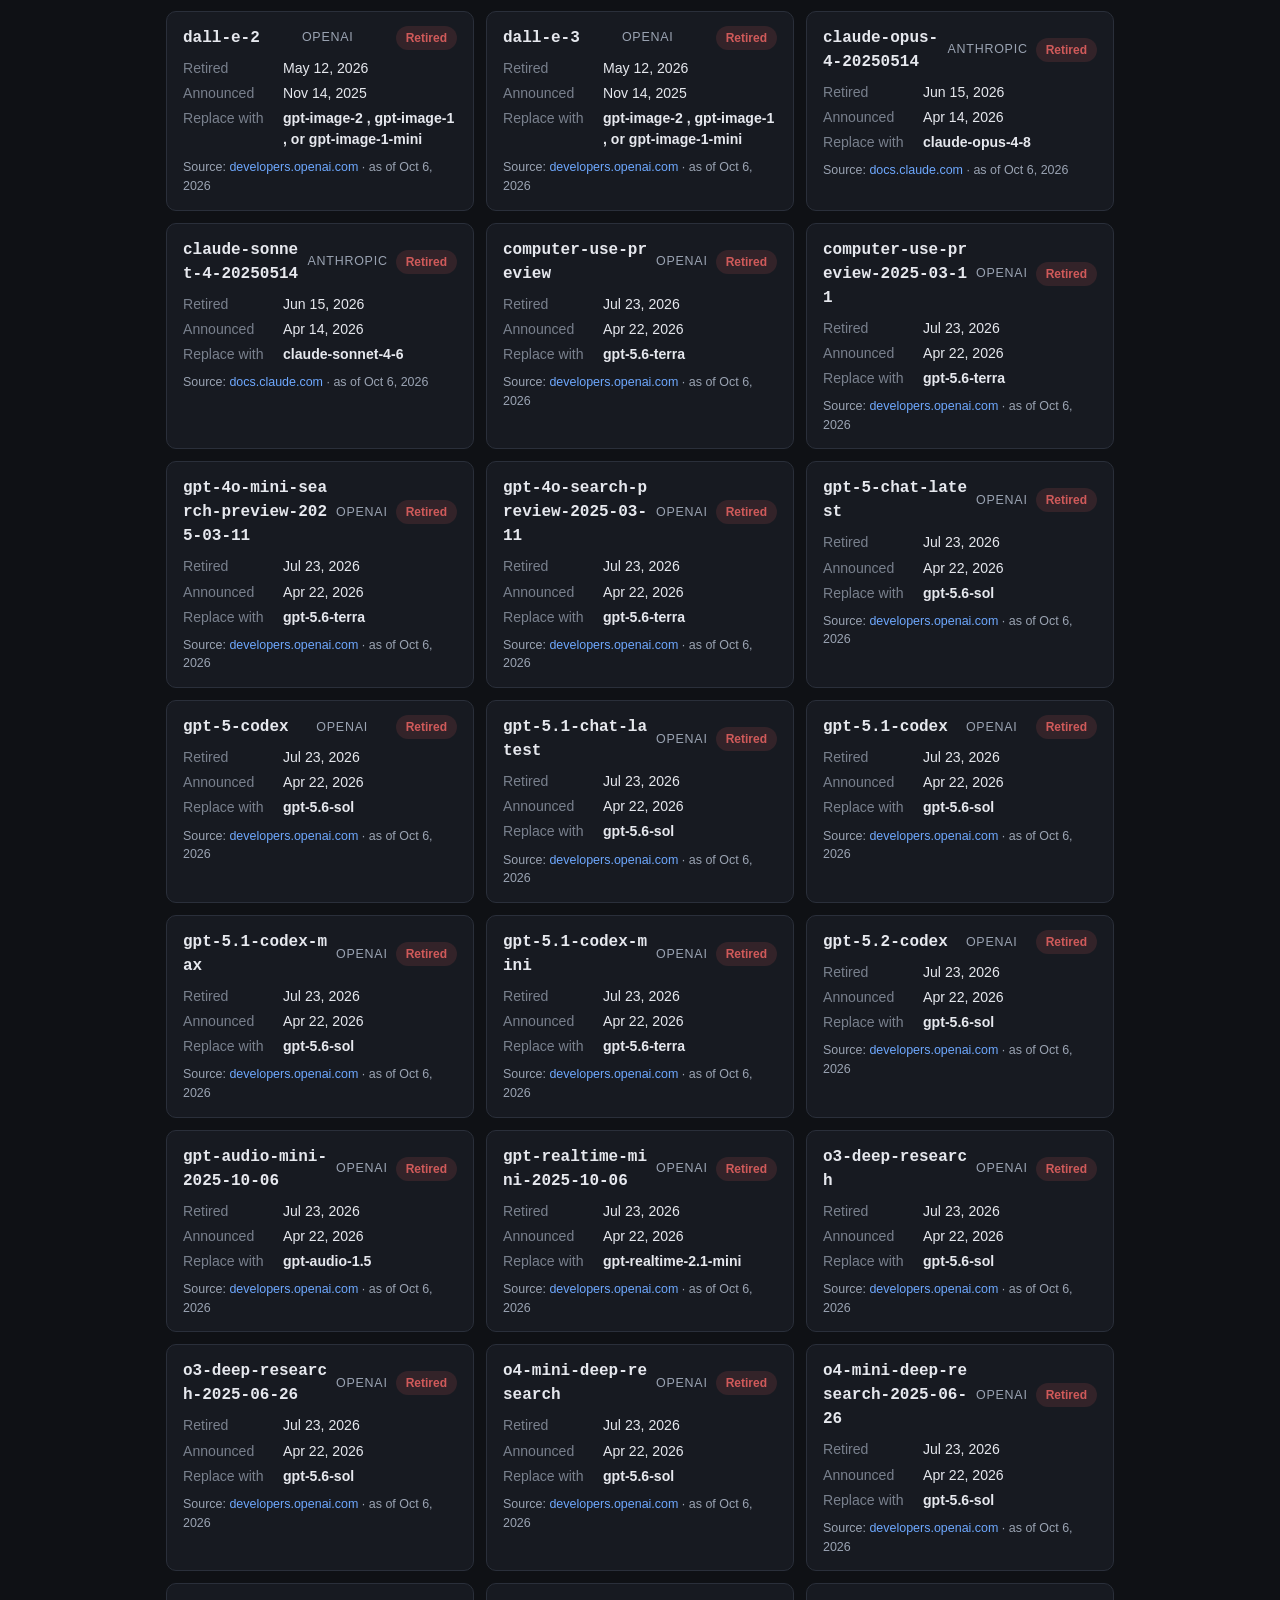
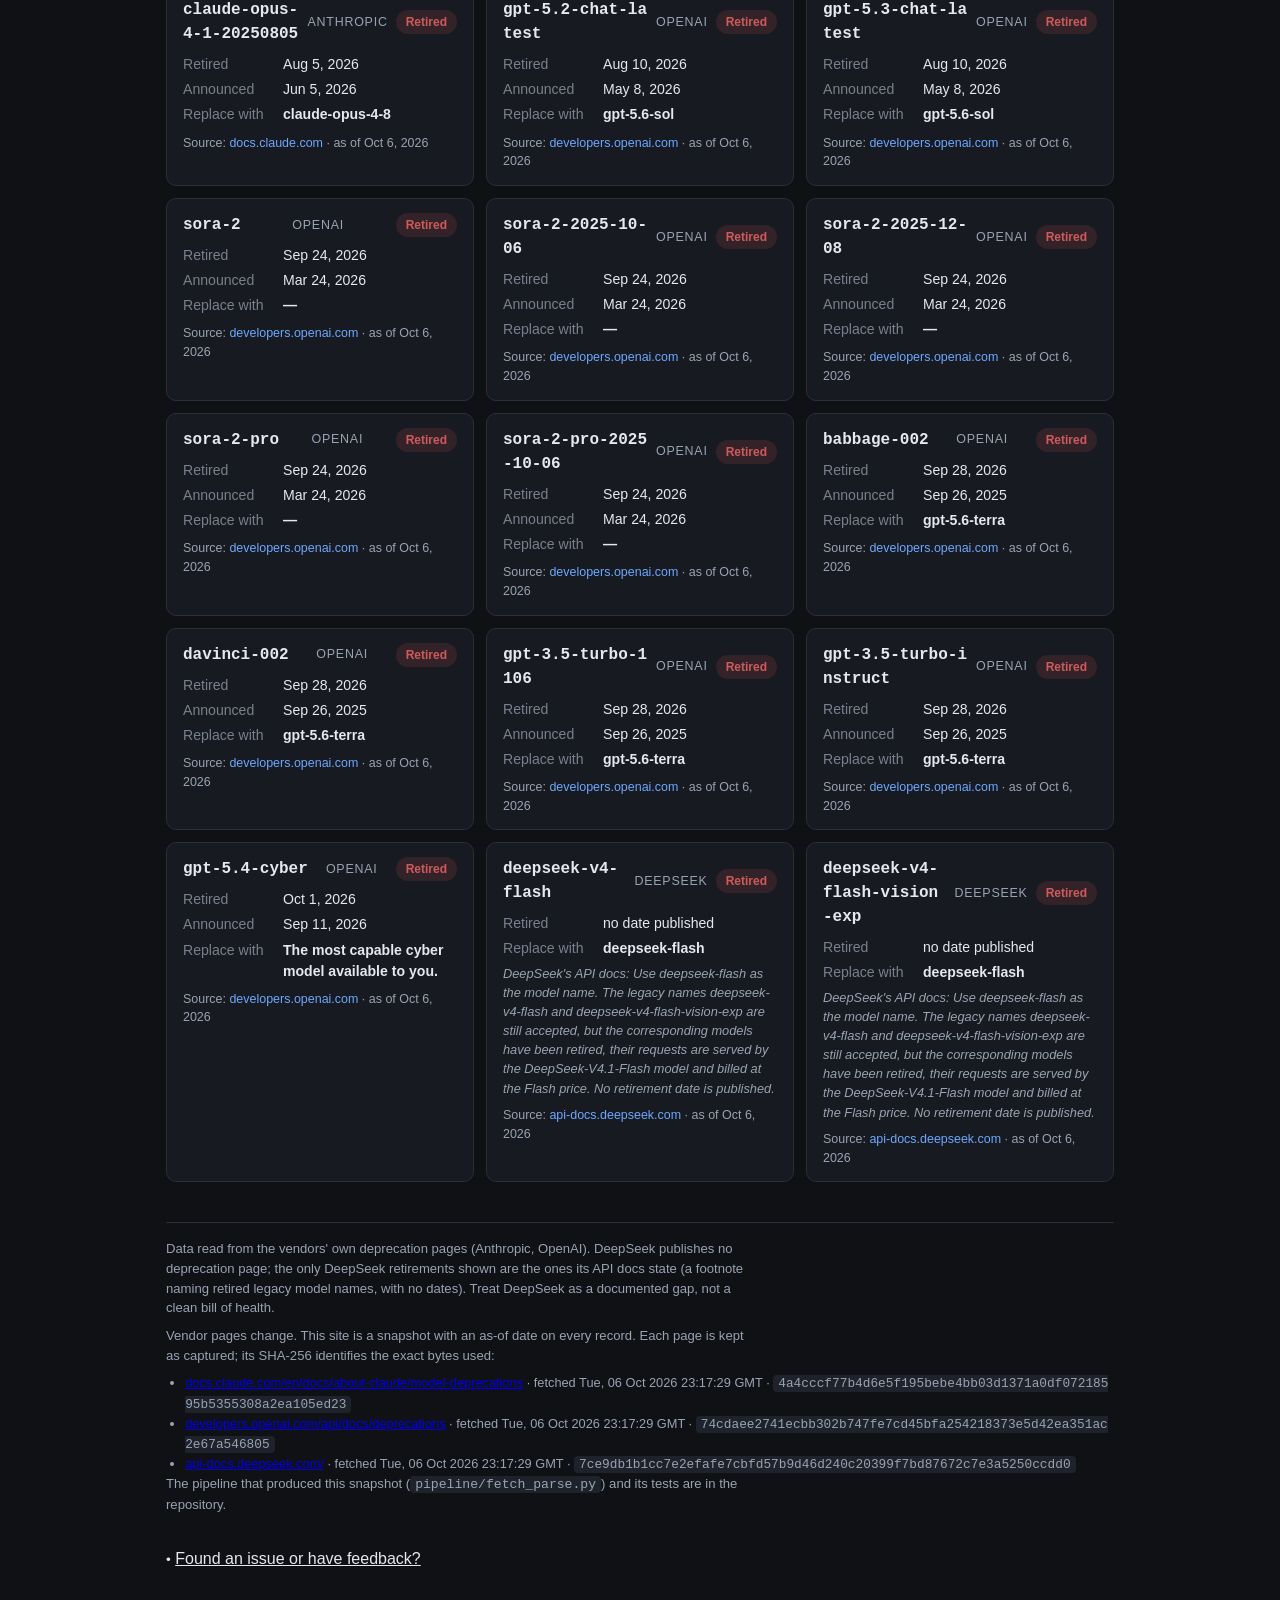
==== commit fc006ea4: "refresh: Oct 2026 vendor pages (Sonnet 4.5 deprecated, 5.5 generation, DeepSeek legacy retirements)," ====
--- a/index.html
+++ b/index.html
@@ -37,8 +37,10 @@
 </main>
 
 <footer>
-  <p>Data read from the vendors' own deprecation pages (Anthropic, OpenAI). DeepSeek publishes no deprecation page — its current models are listed in its API docs; treat it as a documented gap, not a clean bill of health.</p>
-  <p>Vendor pages change. Re-run the open-source pipeline (<code>pipeline/fetch_parse.py</code>) to refresh. This site is a snapshot with an as-of date; the freshness claim lives on every record.</p>
+  <p>Data read from the vendors' own deprecation pages (Anthropic, OpenAI). DeepSeek publishes no deprecation page; the only DeepSeek retirements shown are the ones its API docs state (a footnote naming retired legacy model names, with no dates). Treat DeepSeek as a documented gap, not a clean bill of health.</p>
+  <p>Vendor pages change. This site is a snapshot with an as-of date on every record. Each page is kept as captured; its SHA-256 identifies the exact bytes used:</p>
+  <ul id="captures" class="captures"></ul>
+  <p>The pipeline that produced this snapshot (<code>pipeline/fetch_parse.py</code>) and its tests are in the repository.</p>
 </footer>
 
 <script src="app.js"></script>
--- a/style.css
+++ b/style.css
@@ -112,3 +112,5 @@
   .cards { grid-template-columns: 1fr; }
   .card .rows .label { min-width: 80px; }
 }
+.captures { font-size: .8rem; padding-left: 1.2rem; }
+.captures code { word-break: break-all; }
